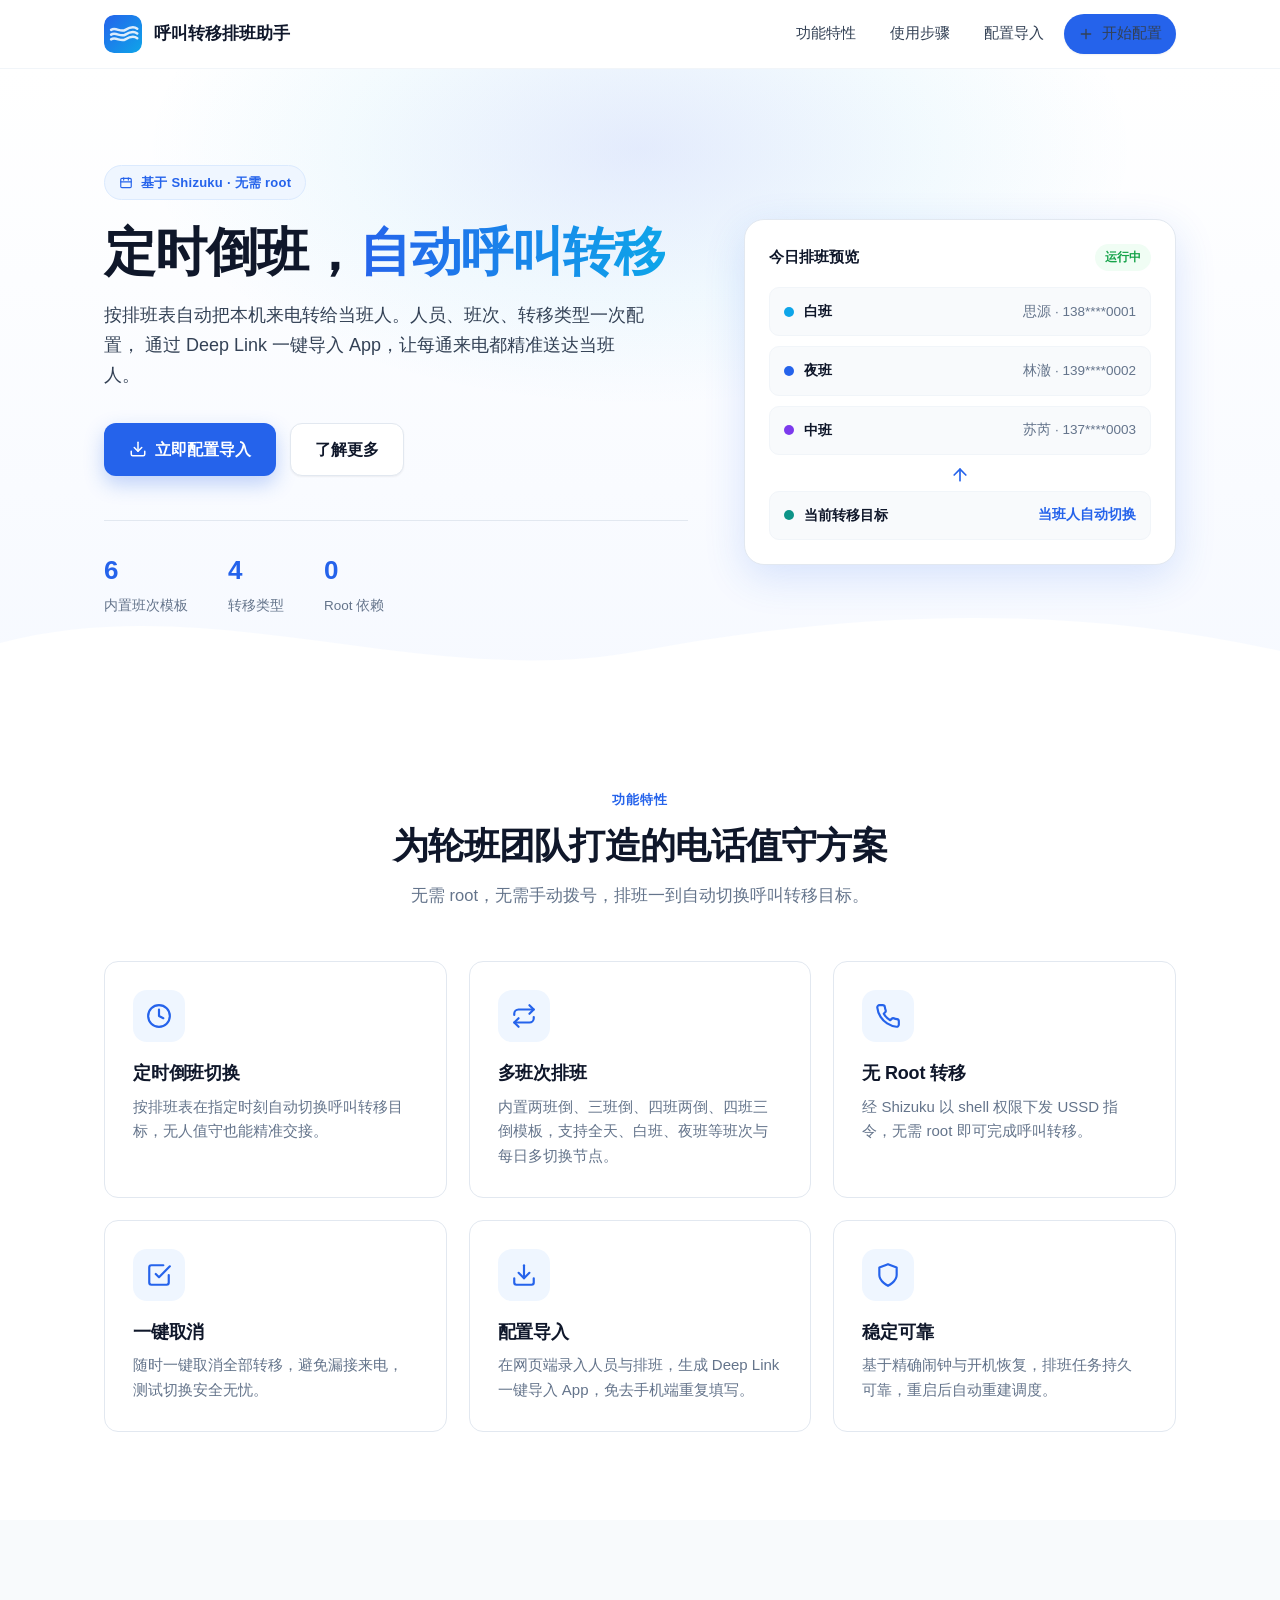
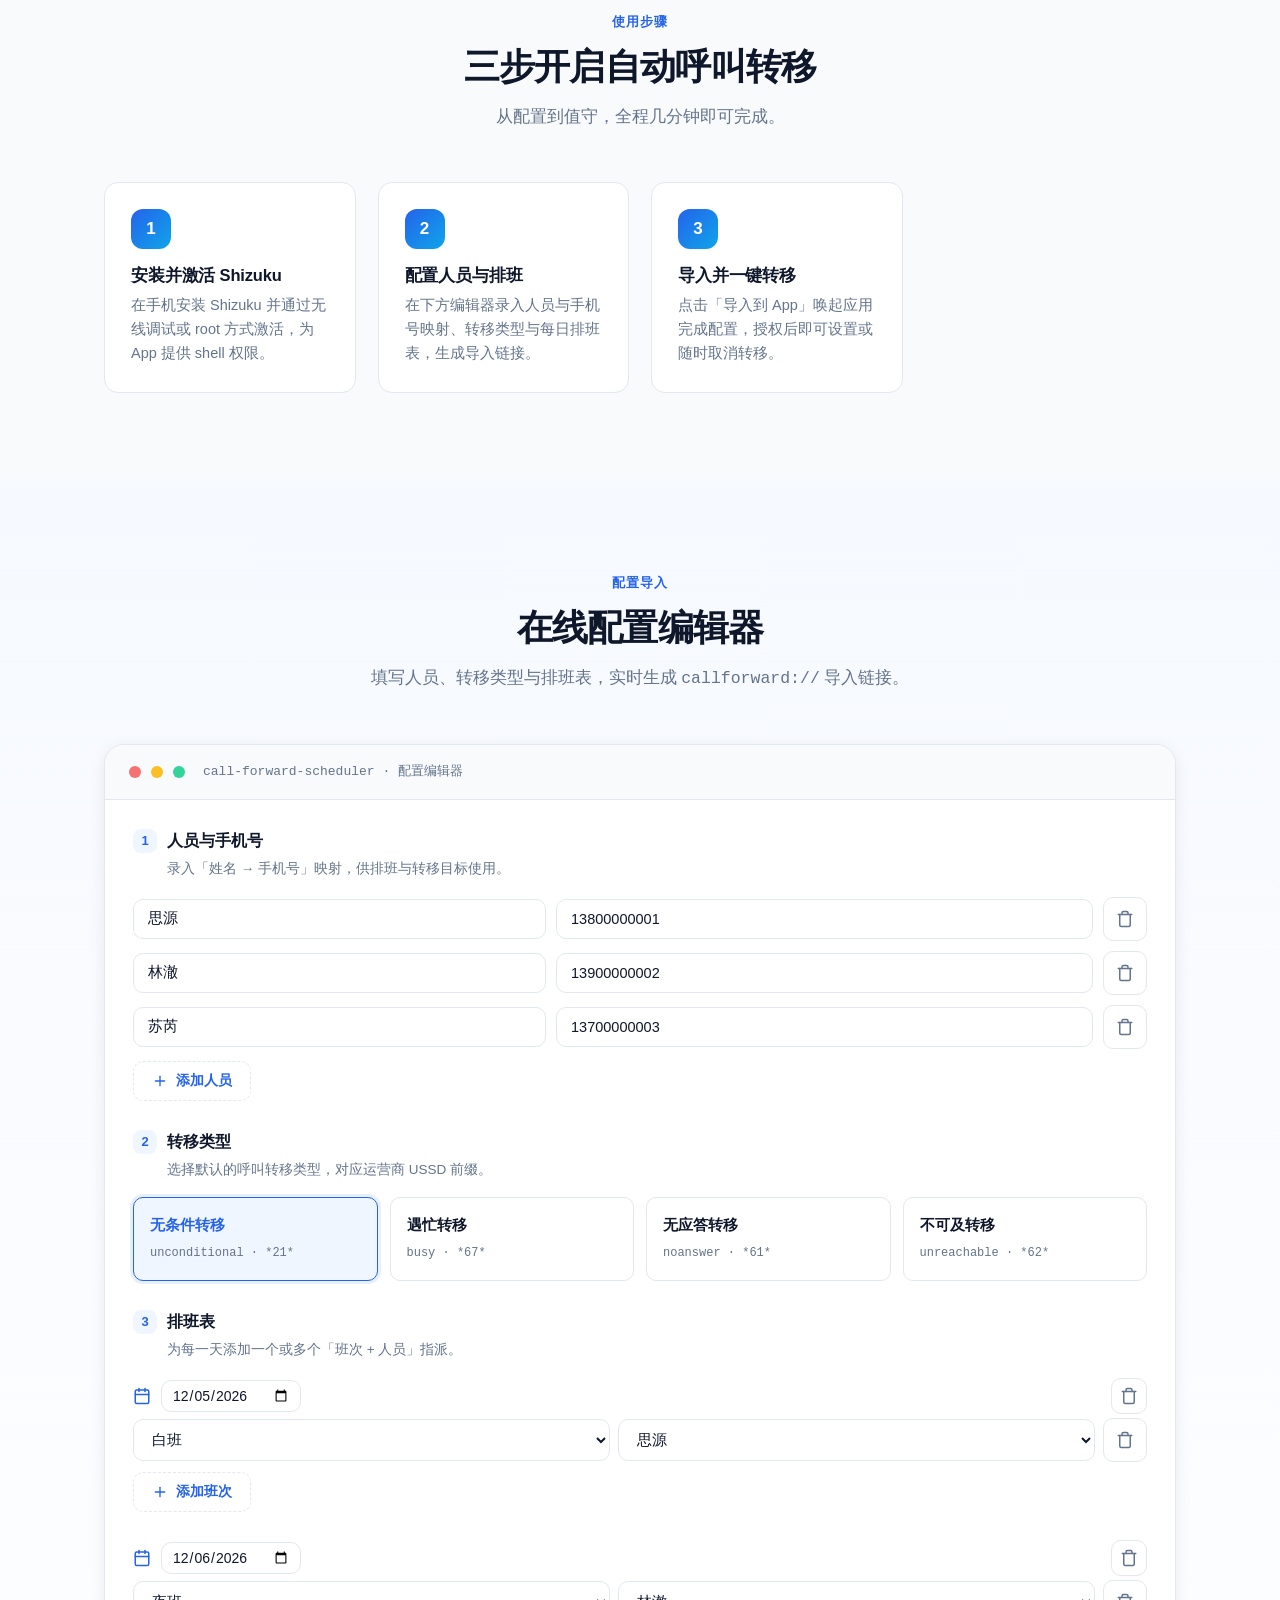
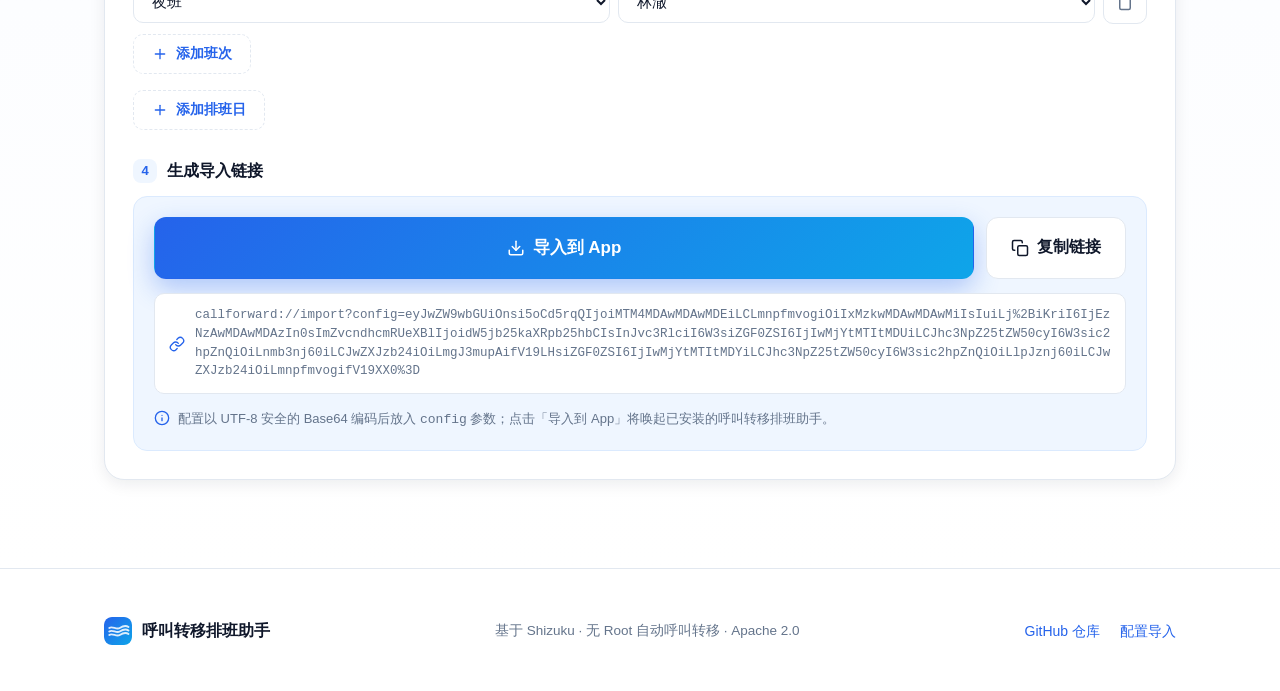
==== pages/index.html @ 07a8633b "feat: 完整排班 UI、Deep Link 导入与静态配置页面 - 新增人员管理/排班管理界面（白色主题，矢量图标） - 新增 callforward://import Deep Link 配置导" ====
<!DOCTYPE html>
<html lang="zh-CN">
<head>
  <meta charset="UTF-8" />
  <meta name="viewport" content="width=device-width, initial-scale=1.0" />
  <title>呼叫转移排班助手 · 定时倒班自动呼叫转移</title>
  <meta name="description" content="基于 Shizuku 的定时倒班自动呼叫转移 Android 应用，无 root 即可按排班表把本机来电转给当班人。支持人员管理、多班次排班与一键配置导入。" />
  <meta name="theme-color" content="#2563EB" />
  <link rel="icon" type="image/svg+xml" href="data:image/svg+xml,%3Csvg xmlns='http://www.w3.org/2000/svg' viewBox='0 0 512 512'%3E%3Cdefs%3E%3ClinearGradient id='b' x1='0' y1='0' x2='1' y2='1'%3E%3Cstop offset='0%25' stop-color='%232563EB'/%3E%3Cstop offset='100%25' stop-color='%230EA5E9'/%3E%3C/linearGradient%3E%3C/defs%3E%3Crect width='512' height='512' rx='116' fill='url(%23b)'/%3E%3Cpath d='M96 200 C 160 160, 224 240, 288 200 S 416 160, 448 184' fill='none' stroke='%23fff' stroke-opacity='.85' stroke-width='34' stroke-linecap='round'/%3E%3Cpath d='M96 264 C 160 224, 224 304, 288 264 S 416 224, 448 248' fill='none' stroke='%23fff' stroke-opacity='.85' stroke-width='34' stroke-linecap='round'/%3E%3Cpath d='M96 328 C 160 288, 224 368, 288 328 S 416 288, 448 312' fill='none' stroke='%23fff' stroke-opacity='.85' stroke-width='34' stroke-linecap='round'/%3E%3C/svg%3E" />
  <link rel="stylesheet" href="assets/css/style.css" />
</head>
<body>

  <!-- 顶部导航 -->
  <header class="nav">
    <div class="container nav-inner">
      <a class="brand" href="#">
        <svg class="brand-logo" viewBox="0 0 512 512" aria-hidden="true">
          <defs>
            <linearGradient id="lg" x1="0" y1="0" x2="1" y2="1">
              <stop offset="0%" stop-color="#2563EB"/>
              <stop offset="100%" stop-color="#0EA5E9"/>
            </linearGradient>
          </defs>
          <rect width="512" height="512" rx="116" fill="url(#lg)"/>
          <path d="M96 200 C 160 160, 224 240, 288 200 S 416 160, 448 184" fill="none" stroke="#fff" stroke-opacity="0.85" stroke-width="34" stroke-linecap="round"/>
          <path d="M96 264 C 160 224, 224 304, 288 264 S 416 224, 448 248" fill="none" stroke="#fff" stroke-opacity="0.85" stroke-width="34" stroke-linecap="round"/>
          <path d="M96 328 C 160 288, 224 368, 288 328 S 416 288, 448 312" fill="none" stroke="#fff" stroke-opacity="0.85" stroke-width="34" stroke-linecap="round"/>
        </svg>
        <span>呼叫转移排班助手</span>
      </a>
      <nav class="nav-links">
        <a href="#features">功能特性</a>
        <a href="#steps">使用步骤</a>
        <a href="#editor">配置导入</a>
        <a class="nav-cta" href="#editor">
          <svg viewBox="0 0 24 24" fill="none" stroke="currentColor" stroke-width="2" stroke-linecap="round" stroke-linejoin="round"><path d="M12 5v14M5 12h14"/></svg>
          开始配置
        </a>
      </nav>
    </div>
  </header>

  <!-- Hero -->
  <section class="hero">
    <div class="container hero-grid">
      <div>
        <span class="eyebrow">
          <svg viewBox="0 0 24 24" fill="none" stroke="currentColor" stroke-width="2" stroke-linecap="round" stroke-linejoin="round"><rect x="3" y="4" width="18" height="16" rx="2"/><path d="M16 3v4M8 3v4M3 10h18"/></svg>
          基于 Shizuku · 无需 root
        </span>
        <h1>定时倒班，<span class="accent">自动呼叫转移</span></h1>
        <p class="hero-sub">
          按排班表自动把本机来电转给当班人。人员、班次、转移类型一次配置，
          通过 Deep Link 一键导入 App，让每通来电都精准送达当班人。
        </p>
        <div class="hero-actions">
          <a class="btn btn-primary" href="#editor">
            <svg viewBox="0 0 24 24" fill="none" stroke="currentColor" stroke-width="2" stroke-linecap="round" stroke-linejoin="round"><path d="M21 15v4a2 2 0 0 1-2 2H5a2 2 0 0 1-2-2v-4"/><polyline points="7 10 12 15 17 10"/><line x1="12" y1="15" x2="12" y2="3"/></svg>
            立即配置导入
          </a>
          <a class="btn btn-ghost" href="#features">
            了解更多
          </a>
        </div>
        <div class="hero-stats">
          <div class="stat"><b>6</b><span>内置班次模板</span></div>
          <div class="stat"><b>4</b><span>转移类型</span></div>
          <div class="stat"><b>0</b><span>Root 依赖</span></div>
        </div>
      </div>

      <div class="hero-card">
        <div class="card-head">
          <span class="title">今日排班预览</span>
          <span class="chip">运行中</span>
        </div>
        <div class="roster-line">
          <span class="shift"><span class="shift-dot day"></span>白班</span>
          <span class="who">思源 · 138****0001</span>
        </div>
        <div class="roster-line">
          <span class="shift"><span class="shift-dot eve"></span>夜班</span>
          <span class="who">林澈 · 139****0002</span>
        </div>
        <div class="roster-line">
          <span class="shift"><span class="shift-dot night"></span>中班</span>
          <span class="who">苏芮 · 137****0003</span>
        </div>
        <div class="flow-arrow">
          <svg viewBox="0 0 24 24" fill="none" stroke="currentColor" stroke-width="2" stroke-linecap="round" stroke-linejoin="round"><line x1="12" y1="19" x2="12" y2="5"/><polyline points="5 12 12 5 19 12"/></svg>
        </div>
        <div class="roster-line" style="margin-bottom:0;">
          <span class="shift"><span class="shift-dot all"></span>当前转移目标</span>
          <span class="who" style="color:#2563eb;font-weight:600;">当班人自动切换</span>
        </div>
      </div>
    </div>

    <svg class="hero-wave" viewBox="0 0 1440 120" preserveAspectRatio="none" aria-hidden="true">
      <path d="M0 64 C 240 8, 480 112, 720 72 S 1200 24, 1440 72 L 1440 120 L 0 120 Z" fill="#ffffff"/>
    </svg>
  </section>

  <!-- 功能特性 -->
  <section class="section" id="features">
    <div class="container">
      <div class="section-head">
        <span class="kicker">功能特性</span>
        <h2>为轮班团队打造的电话值守方案</h2>
        <p>无需 root，无需手动拨号，排班一到自动切换呼叫转移目标。</p>
      </div>
      <div class="features-grid">
        <div class="feature">
          <span class="feature-icon">
            <svg viewBox="0 0 24 24" fill="none" stroke="currentColor" stroke-width="2" stroke-linecap="round" stroke-linejoin="round"><circle cx="12" cy="12" r="10"/><polyline points="12 6 12 12 16 14"/></svg>
          </span>
          <h3>定时倒班切换</h3>
          <p>按排班表在指定时刻自动切换呼叫转移目标，无人值守也能精准交接。</p>
        </div>
        <div class="feature">
          <span class="feature-icon">
            <svg viewBox="0 0 24 24" fill="none" stroke="currentColor" stroke-width="2" stroke-linecap="round" stroke-linejoin="round"><path d="M17 2l4 4-4 4"/><path d="M3 11v-1a4 4 0 0 1 4-4h14"/><path d="M7 22l-4-4 4-4"/><path d="M21 13v1a4 4 0 0 1-4 4H3"/></svg>
          </span>
          <h3>多班次排班</h3>
          <p>内置两班倒、三班倒、四班两倒、四班三倒模板，支持全天、白班、夜班等班次与每日多切换节点。</p>
        </div>
        <div class="feature">
          <span class="feature-icon">
            <svg viewBox="0 0 24 24" fill="none" stroke="currentColor" stroke-width="2" stroke-linecap="round" stroke-linejoin="round"><path d="M22 16.92v3a2 2 0 0 1-2.18 2 19.79 19.79 0 0 1-8.63-3.07 19.5 19.5 0 0 1-6-6 19.79 19.79 0 0 1-3.07-8.67A2 2 0 0 1 4.11 2h3a2 2 0 0 1 2 1.72c.127.96.361 1.903.7 2.81a2 2 0 0 1-.45 2.11L8.09 9.91a16 16 0 0 0 6 6l1.27-1.27a2 2 0 0 1 2.11-.45c.907.339 1.85.573 2.81.7A2 2 0 0 1 22 16.92z"/></svg>
          </span>
          <h3>无 Root 转移</h3>
          <p>经 Shizuku 以 shell 权限下发 USSD 指令，无需 root 即可完成呼叫转移。</p>
        </div>
        <div class="feature">
          <span class="feature-icon">
            <svg viewBox="0 0 24 24" fill="none" stroke="currentColor" stroke-width="2" stroke-linecap="round" stroke-linejoin="round"><polyline points="9 11 12 14 22 4"/><path d="M21 12v7a2 2 0 0 1-2 2H5a2 2 0 0 1-2-2V5a2 2 0 0 1 2-2h11"/></svg>
          </span>
          <h3>一键取消</h3>
          <p>随时一键取消全部转移，避免漏接来电，测试切换安全无忧。</p>
        </div>
        <div class="feature">
          <span class="feature-icon">
            <svg viewBox="0 0 24 24" fill="none" stroke="currentColor" stroke-width="2" stroke-linecap="round" stroke-linejoin="round"><path d="M21 15v4a2 2 0 0 1-2 2H5a2 2 0 0 1-2-2v-4"/><polyline points="7 10 12 15 17 10"/><line x1="12" y1="15" x2="12" y2="3"/></svg>
          </span>
          <h3>配置导入</h3>
          <p>在网页端录入人员与排班，生成 Deep Link 一键导入 App，免去手机端重复填写。</p>
        </div>
        <div class="feature">
          <span class="feature-icon">
            <svg viewBox="0 0 24 24" fill="none" stroke="currentColor" stroke-width="2" stroke-linecap="round" stroke-linejoin="round"><path d="M12 22s8-4 8-10V5l-8-3-8 3v7c0 6 8 10 8 10z"/></svg>
          </span>
          <h3>稳定可靠</h3>
          <p>基于精确闹钟与开机恢复，排班任务持久可靠，重启后自动重建调度。</p>
        </div>
      </div>
    </div>
  </section>

  <!-- 使用步骤 -->
  <section class="section section-alt" id="steps">
    <div class="container">
      <div class="section-head">
        <span class="kicker">使用步骤</span>
        <h2>三步开启自动呼叫转移</h2>
        <p>从配置到值守，全程几分钟即可完成。</p>
      </div>
      <div class="steps">
        <div class="step">
          <span class="step-num">1</span>
          <h3>安装并激活 Shizuku</h3>
          <p>在手机安装 Shizuku 并通过无线调试或 root 方式激活，为 App 提供 shell 权限。</p>
        </div>
        <div class="step">
          <span class="step-num">2</span>
          <h3>配置人员与排班</h3>
          <p>在下方编辑器录入人员与手机号映射、转移类型与每日排班表，生成导入链接。</p>
        </div>
        <div class="step">
          <span class="step-num">3</span>
          <h3>导入并一键转移</h3>
          <p>点击「导入到 App」唤起应用完成配置，授权后即可设置或随时取消转移。</p>
        </div>
      </div>
    </div>
  </section>

  <!-- 配置编辑器 -->
  <section class="section editor-section" id="editor">
    <div class="container">
      <div class="section-head">
        <span class="kicker">配置导入</span>
        <h2>在线配置编辑器</h2>
        <p>填写人员、转移类型与排班表，实时生成 <code>callforward://</code> 导入链接。</p>
      </div>

      <div class="editor-card">
        <div class="editor-toolbar">
          <span class="dot r"></span><span class="dot y"></span><span class="dot g"></span>
          <span class="label">call-forward-scheduler · 配置编辑器</span>
        </div>
        <div class="editor-body">

          <!-- 人员 -->
          <div class="field-block">
            <div class="field-title"><span class="idx">1</span>人员与手机号</div>
            <div class="field-hint">录入「姓名 → 手机号」映射，供排班与转移目标使用。</div>
            <div class="people-list" id="peopleList"></div>
            <button class="add-btn" type="button" id="addPerson" style="margin-top:12px;">
              <svg viewBox="0 0 24 24" fill="none" stroke="currentColor" stroke-width="2" stroke-linecap="round" stroke-linejoin="round"><line x1="12" y1="5" x2="12" y2="19"/><line x1="5" y1="12" x2="19" y2="12"/></svg>
              添加人员
            </button>
          </div>

          <!-- 转移类型 -->
          <div class="field-block">
            <div class="field-title"><span class="idx">2</span>转移类型</div>
            <div class="field-hint">选择默认的呼叫转移类型，对应运营商 USSD 前缀。</div>
            <div class="type-options" id="typeOptions">
              <label class="type-option">
                <input type="radio" name="forwardType" value="unconditional" checked />
                <span class="type-card">
                  <span class="t-name">无条件转移</span>
                  <span class="t-code">unconditional · *21*</span>
                </span>
              </label>
              <label class="type-option">
                <input type="radio" name="forwardType" value="busy" />
                <span class="type-card">
                  <span class="t-name">遇忙转移</span>
                  <span class="t-code">busy · *67*</span>
                </span>
              </label>
              <label class="type-option">
                <input type="radio" name="forwardType" value="noanswer" />
                <span class="type-card">
                  <span class="t-name">无应答转移</span>
                  <span class="t-code">noanswer · *61*</span>
                </span>
              </label>
              <label class="type-option">
                <input type="radio" name="forwardType" value="unreachable" />
                <span class="type-card">
                  <span class="t-name">不可及转移</span>
                  <span class="t-code">unreachable · *62*</span>
                </span>
              </label>
            </div>
          </div>

          <!-- 排班表 -->
          <div class="field-block">
            <div class="field-title"><span class="idx">3</span>排班表</div>
            <div class="field-hint">为每一天添加一个或多个「班次 + 人员」指派。</div>
            <div class="roster-list" id="rosterList"></div>
            <button class="add-btn" type="button" id="addDay" style="margin-top:16px;">
              <svg viewBox="0 0 24 24" fill="none" stroke="currentColor" stroke-width="2" stroke-linecap="round" stroke-linejoin="round"><line x1="12" y1="5" x2="12" y2="19"/><line x1="5" y1="12" x2="19" y2="12"/></svg>
              添加排班日
            </button>
          </div>

          <!-- 生成 -->
          <div class="field-block" style="margin-bottom:0;">
            <div class="field-title"><span class="idx">4</span>生成导入链接</div>
            <div class="generate-area">
              <div class="generate-row">
                <a class="btn btn-import" id="importLink" href="#">
                  <svg viewBox="0 0 24 24" fill="none" stroke="currentColor" stroke-width="2" stroke-linecap="round" stroke-linejoin="round"><path d="M21 15v4a2 2 0 0 1-2 2H5a2 2 0 0 1-2-2v-4"/><polyline points="7 10 12 15 17 10"/><line x1="12" y1="15" x2="12" y2="3"/></svg>
                  导入到 App
                </a>
                <button class="btn btn-copy" type="button" id="copyLink">
                  <svg viewBox="0 0 24 24" fill="none" stroke="currentColor" stroke-width="2" stroke-linecap="round" stroke-linejoin="round"><rect x="9" y="9" width="13" height="13" rx="2"/><path d="M5 15H4a2 2 0 0 1-2-2V4a2 2 0 0 1 2-2h9a2 2 0 0 1 2 2v1"/></svg>
                  复制链接
                </button>
              </div>
              <div class="link-preview" id="linkPreview">
                <svg viewBox="0 0 24 24" fill="none" stroke="currentColor" stroke-width="2" stroke-linecap="round" stroke-linejoin="round"><path d="M10 13a5 5 0 0 0 7.54.54l3-3a5 5 0 0 0-7.07-7.07l-1.72 1.71"/><path d="M14 11a5 5 0 0 0-7.54-.54l-3 3a5 5 0 0 0 7.07 7.07l1.71-1.71"/></svg>
                <span id="linkText">填写上方配置后，链接将在此显示。</span>
              </div>
              <div class="gen-note">
                <svg viewBox="0 0 24 24" fill="none" stroke="currentColor" stroke-width="2" stroke-linecap="round" stroke-linejoin="round"><circle cx="12" cy="12" r="10"/><line x1="12" y1="16" x2="12" y2="12"/><line x1="12" y1="8" x2="12.01" y2="8"/></svg>
                <span>配置以 UTF-8 安全的 Base64 编码后放入 <code>config</code> 参数；点击「导入到 App」将唤起已安装的呼叫转移排班助手。</span>
              </div>
            </div>
          </div>

        </div>
      </div>
    </div>
  </section>

  <!-- 页脚 -->
  <footer class="footer">
    <div class="container footer-inner">
      <div class="footer-brand">
        <svg class="brand-logo" viewBox="0 0 512 512" aria-hidden="true">
          <defs>
            <linearGradient id="lgf" x1="0" y1="0" x2="1" y2="1">
              <stop offset="0%" stop-color="#2563EB"/>
              <stop offset="100%" stop-color="#0EA5E9"/>
            </linearGradient>
          </defs>
          <rect width="512" height="512" rx="116" fill="url(#lgf)"/>
          <path d="M96 200 C 160 160, 224 240, 288 200 S 416 160, 448 184" fill="none" stroke="#fff" stroke-opacity="0.85" stroke-width="34" stroke-linecap="round"/>
          <path d="M96 264 C 160 224, 224 304, 288 264 S 416 224, 448 248" fill="none" stroke="#fff" stroke-opacity="0.85" stroke-width="34" stroke-linecap="round"/>
          <path d="M96 328 C 160 288, 224 368, 288 328 S 416 288, 448 312" fill="none" stroke="#fff" stroke-opacity="0.85" stroke-width="34" stroke-linecap="round"/>
        </svg>
        <span>呼叫转移排班助手</span>
      </div>
      <div class="footer-meta">
        基于 Shizuku · 无 Root 自动呼叫转移 · Apache 2.0
      </div>
      <div class="footer-links">
        <a href="https://github.com/AutoPhone-Org/call-forward-scheduler" rel="noopener">GitHub 仓库</a>
        <a href="#editor">配置导入</a>
      </div>
    </div>
  </footer>

  <div class="toast" id="toast" role="status"></div>

  <script src="assets/js/editor.js"></script>
</body>
</html>
---- pages/assets/css/style.css ----
/* ==========================================================================
   呼叫转移排班助手 · 产品官网样式
   白色背景主题，主色 #2563EB，呼应 logo 蓝色波浪
   ========================================================================== */

:root {
  --brand: #2563eb;
  --brand-strong: #1d4ed8;
  --brand-soft: #eff6ff;
  --brand-tint: #dbeafe;
  --accent: #0ea5e9;
  --ink: #0f172a;
  --ink-2: #334155;
  --muted: #64748b;
  --line: #e2e8f0;
  --line-soft: #f1f5f9;
  --bg: #ffffff;
  --bg-alt: #f8fafc;
  --ok: #16a34a;
  --ok-soft: #f0fdf4;
  --danger: #dc2626;
  --danger-soft: #fef2f2;
  --shadow-sm: 0 1px 2px rgba(15, 23, 42, 0.06);
  --shadow-md: 0 4px 16px rgba(15, 23, 42, 0.08);
  --shadow-lg: 0 12px 40px rgba(37, 99, 235, 0.16);
  --radius: 14px;
  --radius-sm: 10px;
  --maxw: 1120px;
  --font: "Inter", "PingFang SC", "Microsoft YaHei", -apple-system,
    BlinkMacSystemFont, "Segoe UI", Roboto, "Helvetica Neue", Arial, sans-serif;
  --mono: "SFMono-Regular", "JetBrains Mono", Consolas, "Liberation Mono",
    Menlo, monospace;
}

* {
  box-sizing: border-box;
}

html {
  scroll-behavior: smooth;
  scroll-padding-top: 84px;
}

body {
  margin: 0;
  font-family: var(--font);
  color: var(--ink);
  background: var(--bg);
  line-height: 1.65;
  -webkit-font-smoothing: antialiased;
  text-rendering: optimizeLegibility;
}

a {
  color: var(--brand);
  text-decoration: none;
}

a:hover {
  color: var(--brand-strong);
}

h1,
h2,
h3,
h4 {
  line-height: 1.25;
  margin: 0;
  font-weight: 700;
  letter-spacing: -0.01em;
}

p {
  margin: 0;
}

.container {
  width: 100%;
  max-width: var(--maxw);
  margin: 0 auto;
  padding: 0 24px;
}

/* ---------- 顶部导航 ---------- */
.nav {
  position: sticky;
  top: 0;
  z-index: 50;
  background: rgba(255, 255, 255, 0.86);
  backdrop-filter: saturate(180%) blur(12px);
  border-bottom: 1px solid var(--line-soft);
}

.nav-inner {
  height: 68px;
  display: flex;
  align-items: center;
  justify-content: space-between;
  gap: 16px;
}

.brand {
  display: flex;
  align-items: center;
  gap: 12px;
  color: var(--ink);
  font-weight: 700;
  font-size: 17px;
}

.brand:hover {
  color: var(--ink);
}

.brand-logo {
  width: 38px;
  height: 38px;
  border-radius: 10px;
  flex-shrink: 0;
}

.nav-links {
  display: flex;
  align-items: center;
  gap: 6px;
}

.nav-links a {
  padding: 8px 14px;
  border-radius: 999px;
  color: var(--ink-2);
  font-weight: 500;
  font-size: 14.5px;
}

.nav-links a:hover {
  background: var(--brand-soft);
  color: var(--brand);
}

.nav-cta {
  display: inline-flex;
  align-items: center;
  gap: 8px;
  padding: 9px 18px;
  background: var(--brand);
  color: #fff;
  border-radius: 999px;
  font-weight: 600;
  font-size: 14.5px;
  box-shadow: var(--shadow-sm);
  transition: background 0.15s ease, transform 0.15s ease;
}

.nav-cta:hover {
  background: var(--brand-strong);
  color: #fff;
  transform: translateY(-1px);
}

.nav-cta svg {
  width: 16px;
  height: 16px;
}

/* ---------- Hero ---------- */
.hero {
  position: relative;
  overflow: hidden;
  padding: 96px 0 80px;
  background: linear-gradient(180deg, #ffffff 0%, #f6f9ff 100%);
}

.hero::before {
  content: "";
  position: absolute;
  top: -180px;
  left: 50%;
  transform: translateX(-50%);
  width: 1000px;
  height: 520px;
  background: radial-gradient(
    ellipse at center,
    rgba(37, 99, 235, 0.12) 0%,
    rgba(14, 165, 233, 0.05) 40%,
    transparent 70%
  );
  pointer-events: none;
}

.hero-wave {
  position: absolute;
  left: 0;
  right: 0;
  bottom: -1px;
  width: 100%;
  height: 120px;
  pointer-events: none;
}

.hero-grid {
  position: relative;
  display: grid;
  grid-template-columns: 1.15fr 0.85fr;
  gap: 56px;
  align-items: center;
}

.eyebrow {
  display: inline-flex;
  align-items: center;
  gap: 8px;
  padding: 6px 14px;
  background: var(--brand-soft);
  color: var(--brand);
  border: 1px solid var(--brand-tint);
  border-radius: 999px;
  font-size: 13px;
  font-weight: 600;
  letter-spacing: 0.02em;
}

.eyebrow svg {
  width: 14px;
  height: 14px;
}

.hero h1 {
  font-size: clamp(32px, 5vw, 52px);
  font-weight: 800;
  margin: 20px 0 16px;
  letter-spacing: -0.02em;
}

.hero h1 .accent {
  background: linear-gradient(90deg, var(--brand), var(--accent));
  -webkit-background-clip: text;
  background-clip: text;
  -webkit-text-fill-color: transparent;
}

.hero-sub {
  font-size: 18px;
  color: var(--ink-2);
  max-width: 540px;
}

.hero-actions {
  display: flex;
  flex-wrap: wrap;
  gap: 14px;
  margin-top: 32px;
}

.btn {
  display: inline-flex;
  align-items: center;
  justify-content: center;
  gap: 8px;
  padding: 13px 24px;
  border-radius: 12px;
  font-weight: 600;
  font-size: 15.5px;
  border: 1px solid transparent;
  cursor: pointer;
  transition: background 0.15s ease, transform 0.15s ease, box-shadow 0.15s ease,
    border-color 0.15s ease;
  white-space: nowrap;
}

.btn svg {
  width: 18px;
  height: 18px;
}

.btn-primary {
  background: var(--brand);
  color: #fff;
  box-shadow: 0 8px 20px rgba(37, 99, 235, 0.28);
}

.btn-primary:hover {
  background: var(--brand-strong);
  transform: translateY(-1px);
  box-shadow: 0 12px 28px rgba(37, 99, 235, 0.32);
}

.btn-ghost {
  background: #fff;
  color: var(--ink);
  border-color: var(--line);
  box-shadow: var(--shadow-sm);
}

.btn-ghost:hover {
  border-color: var(--brand-tint);
  background: var(--brand-soft);
  color: var(--brand);
}

.btn:disabled {
  opacity: 0.5;
  cursor: not-allowed;
  transform: none;
  box-shadow: none;
}

.hero-stats {
  display: flex;
  gap: 40px;
  margin-top: 44px;
  padding-top: 28px;
  border-top: 1px solid var(--line);
}

.stat b {
  display: block;
  font-size: 26px;
  font-weight: 800;
  color: var(--brand);
  letter-spacing: -0.02em;
}

.stat span {
  font-size: 13.5px;
  color: var(--muted);
}

/* 右侧演示卡片 */
.hero-card {
  position: relative;
  background: #fff;
  border: 1px solid var(--line);
  border-radius: 20px;
  box-shadow: var(--shadow-lg);
  padding: 24px;
}

.hero-card .card-head {
  display: flex;
  align-items: center;
  justify-content: space-between;
  margin-bottom: 16px;
}

.hero-card .card-head .title {
  font-weight: 700;
  font-size: 15px;
}

.hero-card .chip {
  font-size: 12px;
  padding: 4px 10px;
  border-radius: 999px;
  background: var(--ok-soft);
  color: var(--ok);
  font-weight: 600;
}

.roster-line {
  display: flex;
  align-items: center;
  justify-content: space-between;
  padding: 12px 14px;
  border-radius: 10px;
  border: 1px solid var(--line-soft);
  background: var(--bg-alt);
  margin-bottom: 10px;
}

.roster-line .shift {
  display: flex;
  align-items: center;
  gap: 10px;
  font-weight: 600;
  font-size: 14px;
}

.shift-dot {
  width: 10px;
  height: 10px;
  border-radius: 50%;
  flex-shrink: 0;
}

.shift-dot.day {
  background: var(--accent);
}
.shift-dot.eve {
  background: var(--brand);
}
.shift-dot.night {
  background: #7c3aed;
}
.shift-dot.all {
  background: #0d9488;
}

.roster-line .who {
  color: var(--muted);
  font-size: 13.5px;
}

.flow-arrow {
  display: flex;
  align-items: center;
  justify-content: center;
  color: var(--brand);
  margin: 6px 0;
}

.flow-arrow svg {
  width: 20px;
  height: 20px;
}

/* ---------- 通用区块 ---------- */
.section {
  padding: 88px 0;
}

.section-alt {
  background: var(--bg-alt);
}

.section-head {
  max-width: 640px;
  margin: 0 auto 52px;
  text-align: center;
}

.section-head h2 {
  font-size: clamp(26px, 3.5vw, 36px);
  font-weight: 800;
  letter-spacing: -0.02em;
}

.section-head p {
  margin-top: 14px;
  color: var(--muted);
  font-size: 16.5px;
}

.kicker {
  display: inline-block;
  font-size: 13px;
  font-weight: 700;
  letter-spacing: 0.08em;
  text-transform: uppercase;
  color: var(--brand);
  margin-bottom: 12px;
}

/* ---------- 功能特性 ---------- */
.features-grid {
  display: grid;
  grid-template-columns: repeat(3, 1fr);
  gap: 22px;
}

.feature {
  background: #fff;
  border: 1px solid var(--line);
  border-radius: var(--radius);
  padding: 28px;
  transition: transform 0.18s ease, box-shadow 0.18s ease, border-color 0.18s ease;
}

.feature:hover {
  transform: translateY(-4px);
  box-shadow: var(--shadow-md);
  border-color: var(--brand-tint);
}

.feature-icon {
  display: inline-flex;
  align-items: center;
  justify-content: center;
  width: 52px;
  height: 52px;
  border-radius: 14px;
  background: var(--brand-soft);
  color: var(--brand);
  margin-bottom: 20px;
}

.feature-icon svg {
  width: 26px;
  height: 26px;
}

.feature h3 {
  font-size: 18px;
  margin-bottom: 10px;
}

.feature p {
  color: var(--muted);
  font-size: 15px;
}

/* ---------- 使用步骤 ---------- */
.steps {
  display: grid;
  grid-template-columns: repeat(4, 1fr);
  gap: 22px;
  counter-reset: step;
}

.step {
  position: relative;
  padding: 26px;
  border: 1px solid var(--line);
  border-radius: var(--radius);
  background: #fff;
}

.step-num {
  display: inline-flex;
  align-items: center;
  justify-content: center;
  width: 40px;
  height: 40px;
  border-radius: 12px;
  background: linear-gradient(135deg, var(--brand), var(--accent));
  color: #fff;
  font-weight: 800;
  font-size: 17px;
  margin-bottom: 16px;
}

.step h3 {
  font-size: 16.5px;
  margin-bottom: 8px;
}

.step p {
  color: var(--muted);
  font-size: 14.5px;
}

/* ---------- 配置编辑器 ---------- */
.editor-section {
  background: linear-gradient(180deg, #f6f9ff 0%, #ffffff 100%);
}

.editor-card {
  background: #fff;
  border: 1px solid var(--line);
  border-radius: 20px;
  box-shadow: var(--shadow-md);
  overflow: hidden;
}

.editor-toolbar {
  display: flex;
  align-items: center;
  gap: 10px;
  padding: 16px 24px;
  border-bottom: 1px solid var(--line);
  background: var(--bg-alt);
}

.editor-toolbar .dot {
  width: 12px;
  height: 12px;
  border-radius: 50%;
}

.editor-toolbar .dot.r {
  background: #f87171;
}
.editor-toolbar .dot.y {
  background: #fbbf24;
}
.editor-toolbar .dot.g {
  background: #34d399;
}

.editor-toolbar .label {
  font-size: 13px;
  color: var(--muted);
  margin-left: 8px;
  font-family: var(--mono);
}

.editor-body {
  padding: 28px;
}

.field-block {
  margin-bottom: 28px;
}

.field-block:last-child {
  margin-bottom: 0;
}

.field-title {
  display: flex;
  align-items: center;
  gap: 10px;
  font-size: 16px;
  font-weight: 700;
  margin-bottom: 4px;
}

.field-title .idx {
  display: inline-flex;
  align-items: center;
  justify-content: center;
  width: 24px;
  height: 24px;
  border-radius: 8px;
  background: var(--brand-soft);
  color: var(--brand);
  font-size: 13px;
  font-weight: 800;
}

.field-hint {
  color: var(--muted);
  font-size: 13.5px;
  margin-bottom: 16px;
  margin-left: 34px;
}

/* 人员列表 */
.people-list {
  display: flex;
  flex-direction: column;
  gap: 10px;
}

.person-row {
  display: grid;
  grid-template-columns: 1fr 1.3fr 44px;
  gap: 10px;
  align-items: center;
}

.input,
.select {
  width: 100%;
  padding: 11px 14px;
  border: 1px solid var(--line);
  border-radius: var(--radius-sm);
  font-size: 14.5px;
  font-family: var(--font);
  color: var(--ink);
  background: #fff;
  transition: border-color 0.15s ease, box-shadow 0.15s ease;
  outline: none;
}

.input:focus,
.select:focus {
  border-color: var(--brand);
  box-shadow: 0 0 0 3px rgba(37, 99, 235, 0.12);
}

.input::placeholder {
  color: #94a3b8;
}

.icon-btn {
  display: inline-flex;
  align-items: center;
  justify-content: center;
  width: 44px;
  height: 44px;
  border-radius: var(--radius-sm);
  border: 1px solid var(--line);
  background: #fff;
  color: var(--muted);
  cursor: pointer;
  transition: all 0.15s ease;
}

.icon-btn svg {
  width: 18px;
  height: 18px;
}

.icon-btn:hover {
  border-color: #fca5a5;
  color: var(--danger);
  background: var(--danger-soft);
}

.icon-btn.add:hover {
  border-color: var(--brand-tint);
  color: var(--brand);
  background: var(--brand-soft);
}

.add-btn {
  display: inline-flex;
  align-items: center;
  gap: 8px;
  padding: 10px 18px;
  border-radius: var(--radius-sm);
  border: 1px dashed var(--line);
  background: transparent;
  color: var(--brand);
  font-weight: 600;
  font-size: 14px;
  cursor: pointer;
  transition: all 0.15s ease;
}

.add-btn:hover {
  border-color: var(--brand);
  background: var(--brand-soft);
}

.add-btn svg {
  width: 16px;
  height: 16px;
}

/* 转移类型 */
.type-options {
  display: grid;
  grid-template-columns: repeat(4, 1fr);
  gap: 12px;
}

.type-option {
  position: relative;
}

.type-option input {
  position: absolute;
  opacity: 0;
  width: 100%;
  height: 100%;
  cursor: pointer;
  margin: 0;
}

.type-option .type-card {
  display: flex;
  flex-direction: column;
  align-items: flex-start;
  gap: 6px;
  padding: 16px;
  border: 1.5px solid var(--line);
  border-radius: var(--radius-sm);
  background: #fff;
  transition: all 0.15s ease;
}

.type-option .type-card .t-name {
  font-weight: 700;
  font-size: 14.5px;
}

.type-option .type-card .t-code {
  font-family: var(--mono);
  font-size: 12px;
  color: var(--muted);
}

.type-option input:checked + .type-card {
  border-color: var(--brand);
  background: var(--brand-soft);
  box-shadow: 0 0 0 3px rgba(37, 99, 235, 0.1);
}

.type-option input:checked + .type-card .t-name {
  color: var(--brand);
}

/* 排班表 */
.roster-table-wrap {
  border: 1px solid var(--line);
  border-radius: var(--radius-sm);
  overflow: hidden;
}

.roster-table {
  width: 100%;
  border-collapse: collapse;
  font-size: 14px;
}

.roster-table th,
.roster-table td {
  text-align: left;
  padding: 12px 14px;
  border-bottom: 1px solid var(--line-soft);
}

.roster-table thead th {
  background: var(--bg-alt);
  font-size: 12.5px;
  font-weight: 700;
  color: var(--muted);
  text-transform: uppercase;
  letter-spacing: 0.04em;
}

.roster-table tbody tr:last-child td {
  border-bottom: none;
}

.roster-table td .input,
.roster-table td .select {
  padding: 8px 10px;
  font-size: 13.5px;
}

.assignments-list {
  display: flex;
  flex-direction: column;
  gap: 8px;
}

.assignment-row {
  display: grid;
  grid-template-columns: 1fr 1fr 44px;
  gap: 8px;
  align-items: center;
}

.roster-actions {
  display: flex;
  gap: 12px;
  margin-top: 16px;
}

/* 预览与生成 */
.generate-area {
  display: flex;
  flex-direction: column;
  gap: 14px;
  margin-top: 12px;
  padding: 20px;
  border-radius: var(--radius);
  background: var(--brand-soft);
  border: 1px solid var(--brand-tint);
}

.generate-row {
  display: flex;
  gap: 12px;
  align-items: stretch;
}

.btn-import {
  flex: 1;
  padding: 16px 24px;
  background: linear-gradient(135deg, var(--brand), var(--accent));
  color: #fff;
  font-size: 17px;
  font-weight: 700;
  box-shadow: 0 10px 26px rgba(37, 99, 235, 0.32);
}

.btn-import:hover {
  transform: translateY(-1px);
  box-shadow: 0 14px 32px rgba(37, 99, 235, 0.38);
}

.btn-copy {
  background: #fff;
  color: var(--ink);
  border-color: var(--line);
}

.btn-copy:hover {
  border-color: var(--brand);
  color: var(--brand);
}

.link-preview {
  display: flex;
  align-items: center;
  gap: 10px;
  padding: 12px 14px;
  background: #fff;
  border: 1px solid var(--line);
  border-radius: var(--radius-sm);
  font-family: var(--mono);
  font-size: 12.5px;
  color: var(--muted);
  word-break: break-all;
  line-height: 1.5;
}

.link-preview svg {
  width: 16px;
  height: 16px;
  flex-shrink: 0;
  color: var(--brand);
}

.gen-note {
  font-size: 13px;
  color: var(--muted);
  display: flex;
  align-items: flex-start;
  gap: 8px;
}

.gen-note svg {
  width: 16px;
  height: 16px;
  flex-shrink: 0;
  margin-top: 2px;
  color: var(--brand);
}

/* toast */
.toast {
  position: fixed;
  left: 50%;
  bottom: 32px;
  transform: translateX(-50%) translateY(20px);
  background: var(--ink);
  color: #fff;
  padding: 12px 22px;
  border-radius: 999px;
  font-size: 14px;
  font-weight: 500;
  box-shadow: var(--shadow-lg);
  opacity: 0;
  pointer-events: none;
  transition: opacity 0.2s ease, transform 0.2s ease;
  z-index: 100;
}

.toast.show {
  opacity: 1;
  transform: translateX(-50%) translateY(0);
}

/* ---------- 页脚 ---------- */
.footer {
  border-top: 1px solid var(--line);
  padding: 48px 0;
  background: #fff;
}

.footer-inner {
  display: flex;
  align-items: center;
  justify-content: space-between;
  gap: 24px;
  flex-wrap: wrap;
}

.footer-brand {
  display: flex;
  align-items: center;
  gap: 10px;
  font-weight: 700;
}

.footer-brand .brand-logo {
  width: 28px;
  height: 28px;
  border-radius: 8px;
}

.footer-meta {
  color: var(--muted);
  font-size: 13.5px;
}

.footer-links {
  display: flex;
  gap: 20px;
  font-size: 14px;
}

/* ---------- 响应式 ---------- */
@media (max-width: 900px) {
  .hero-grid {
    grid-template-columns: 1fr;
    gap: 40px;
  }

  .features-grid,
  .steps {
    grid-template-columns: repeat(2, 1fr);
  }

  .type-options {
    grid-template-columns: repeat(2, 1fr);
  }

  .hero-card {
    max-width: 460px;
  }
}

@media (max-width: 620px) {
  .nav-links a:not(.nav-cta) {
    display: none;
  }

  .features-grid,
  .steps {
    grid-template-columns: 1fr;
  }

  .hero-stats {
    gap: 24px;
    flex-wrap: wrap;
  }

  .type-options {
    grid-template-columns: 1fr 1fr;
  }

  .person-row,
  .assignment-row {
    grid-template-columns: 1fr 44px;
  }

  .person-row .input:last-of-type,
  .assignment-row .input:last-of-type {
    grid-column: 1 / 2;
  }

  .person-row .icon-btn,
  .assignment-row .icon-btn {
    grid-column: 2 / 3;
    grid-row: 1 / 2;
  }

  .roster-table thead {
    display: none;
  }

  .roster-table,
  .roster-table tbody,
  .roster-table tr,
  .roster-table td {
    display: block;
    width: 100%;
  }

  .roster-table td {
    border-bottom: 1px solid var(--line-soft);
  }

  .generate-row {
    flex-direction: column;
  }

  .editor-body {
    padding: 20px;
  }
}
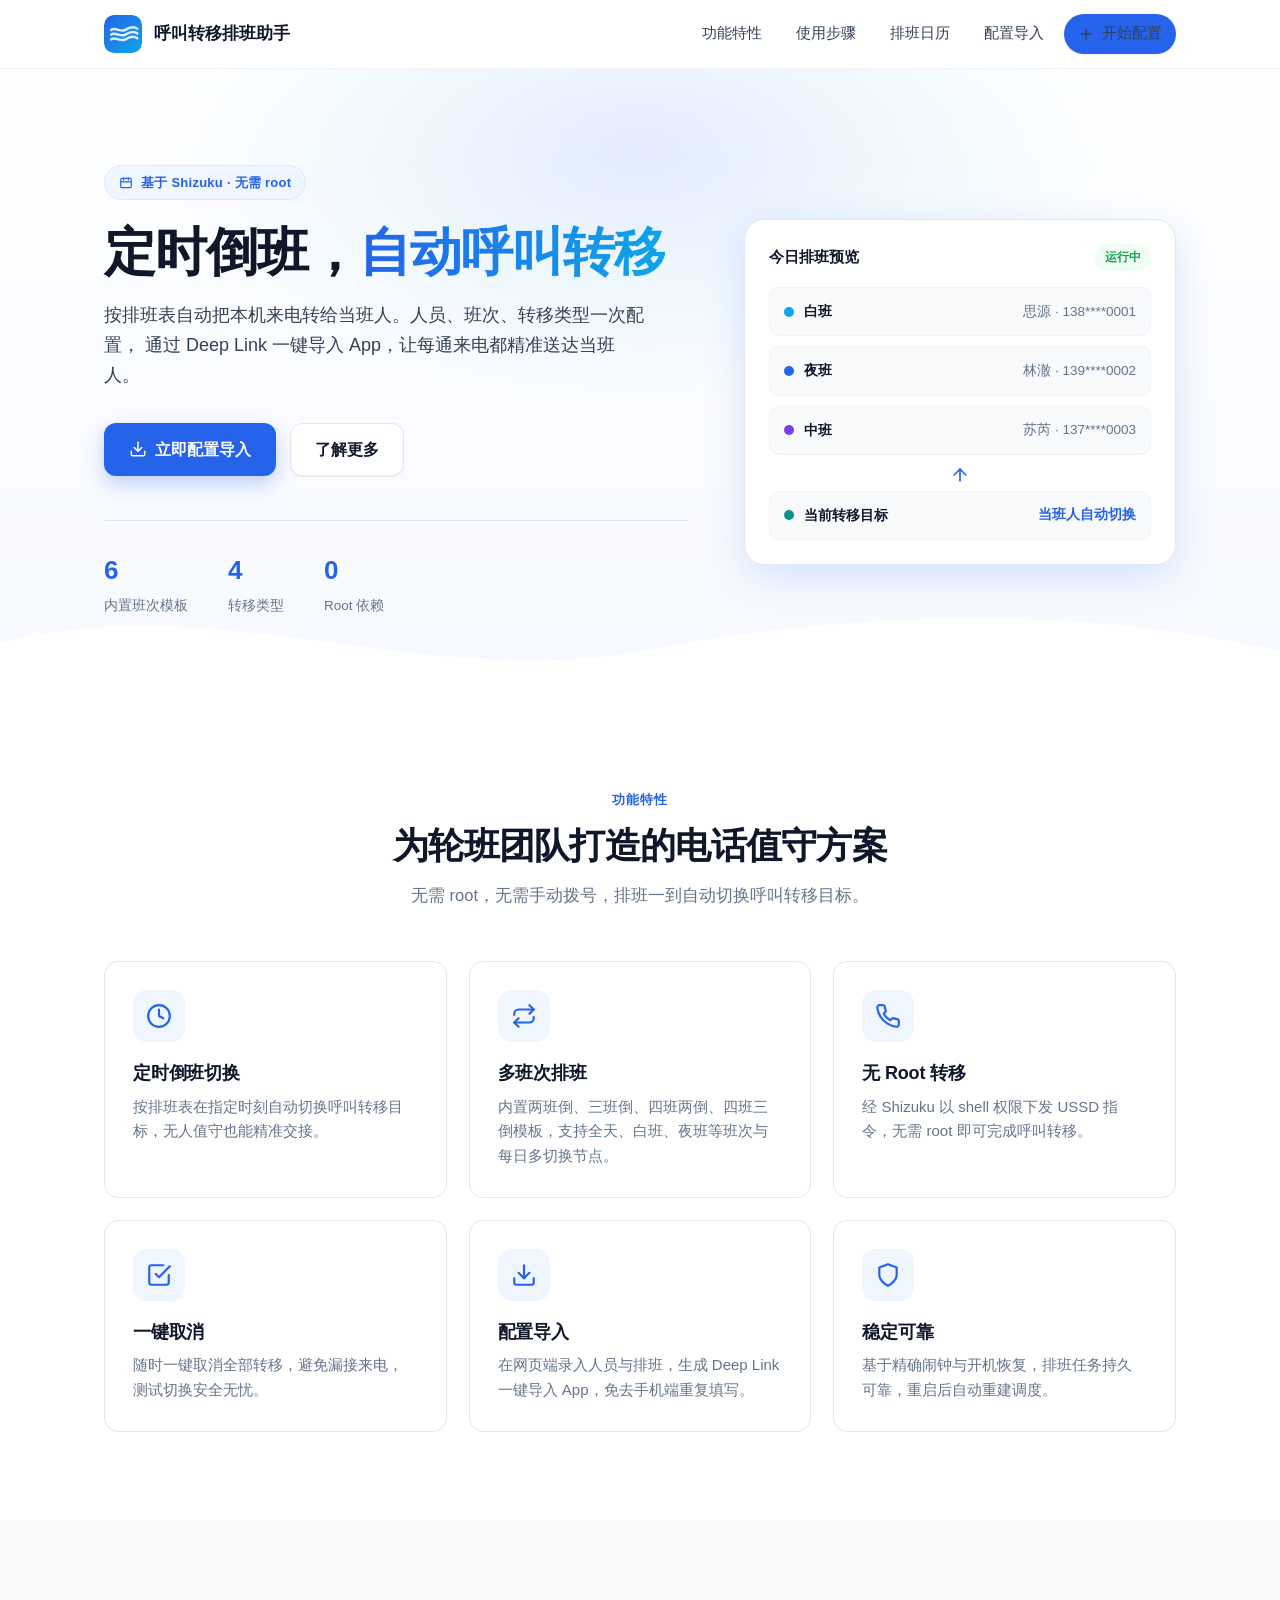
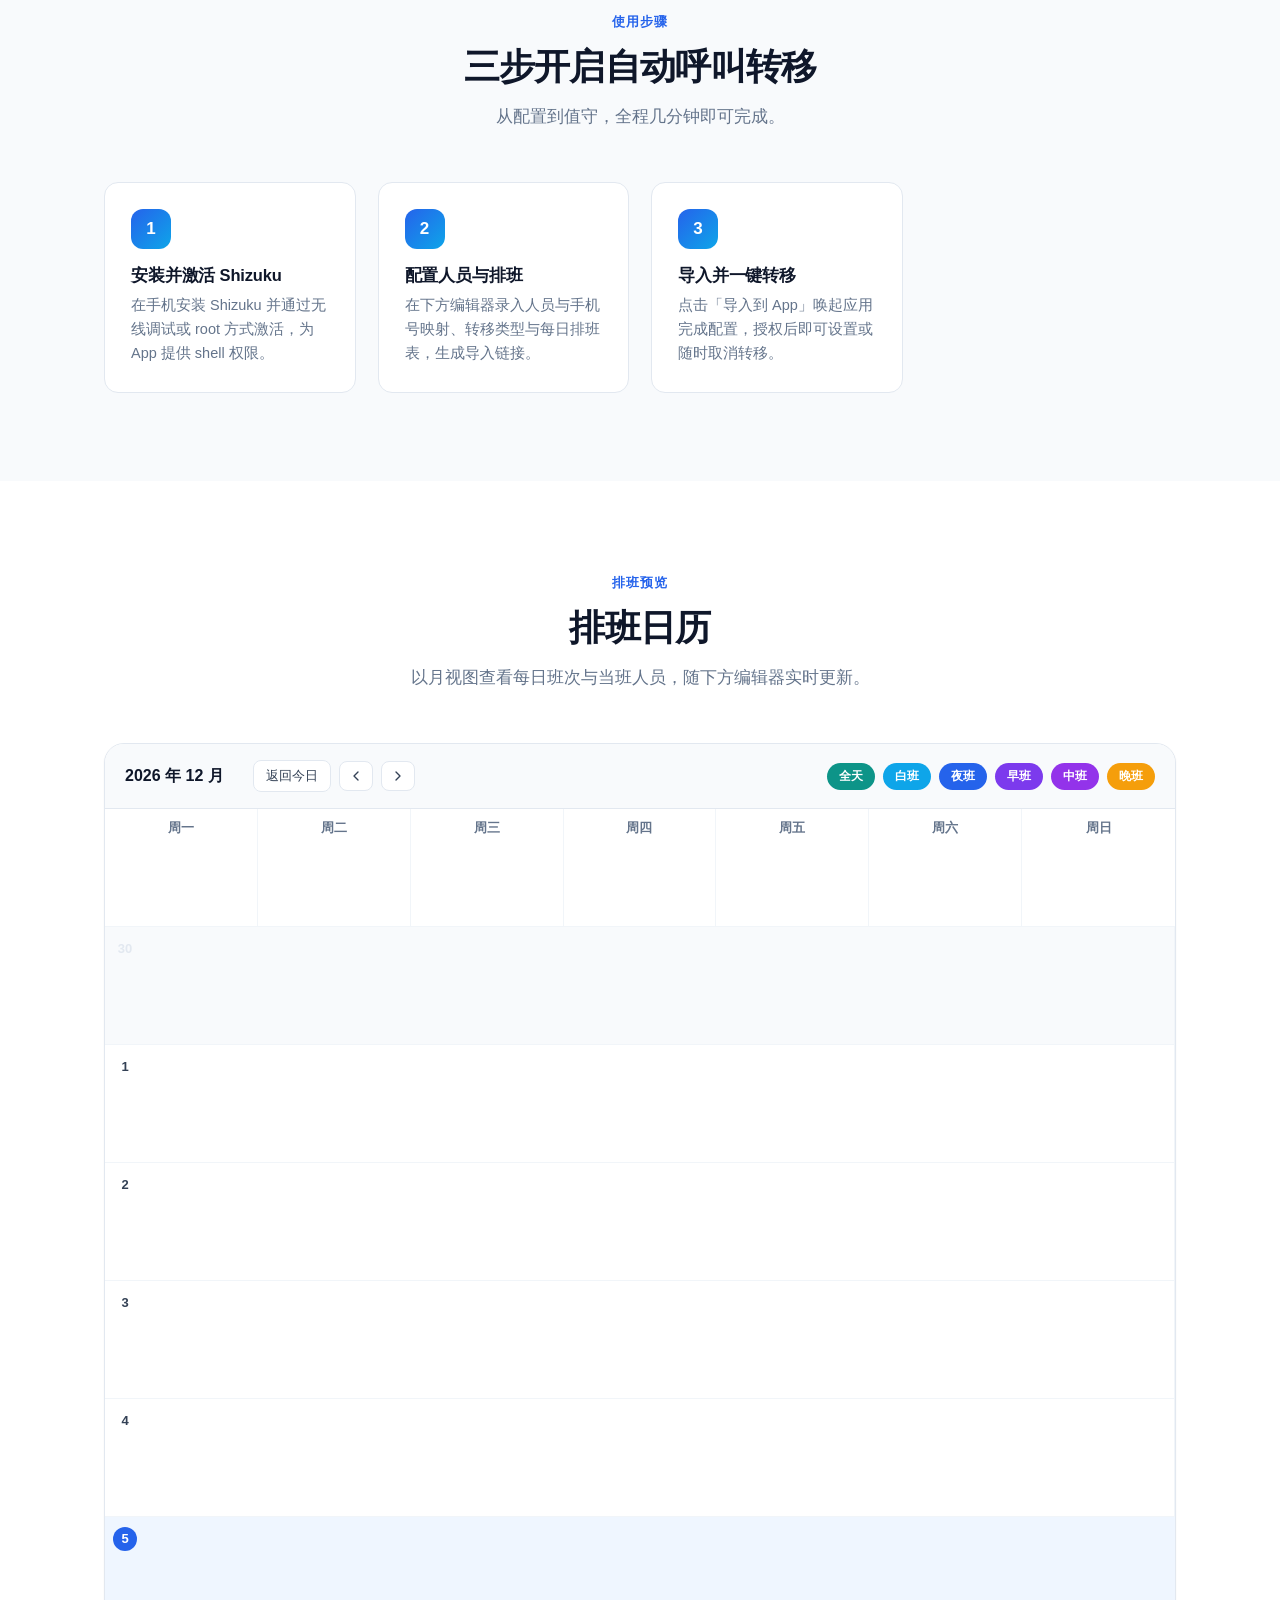
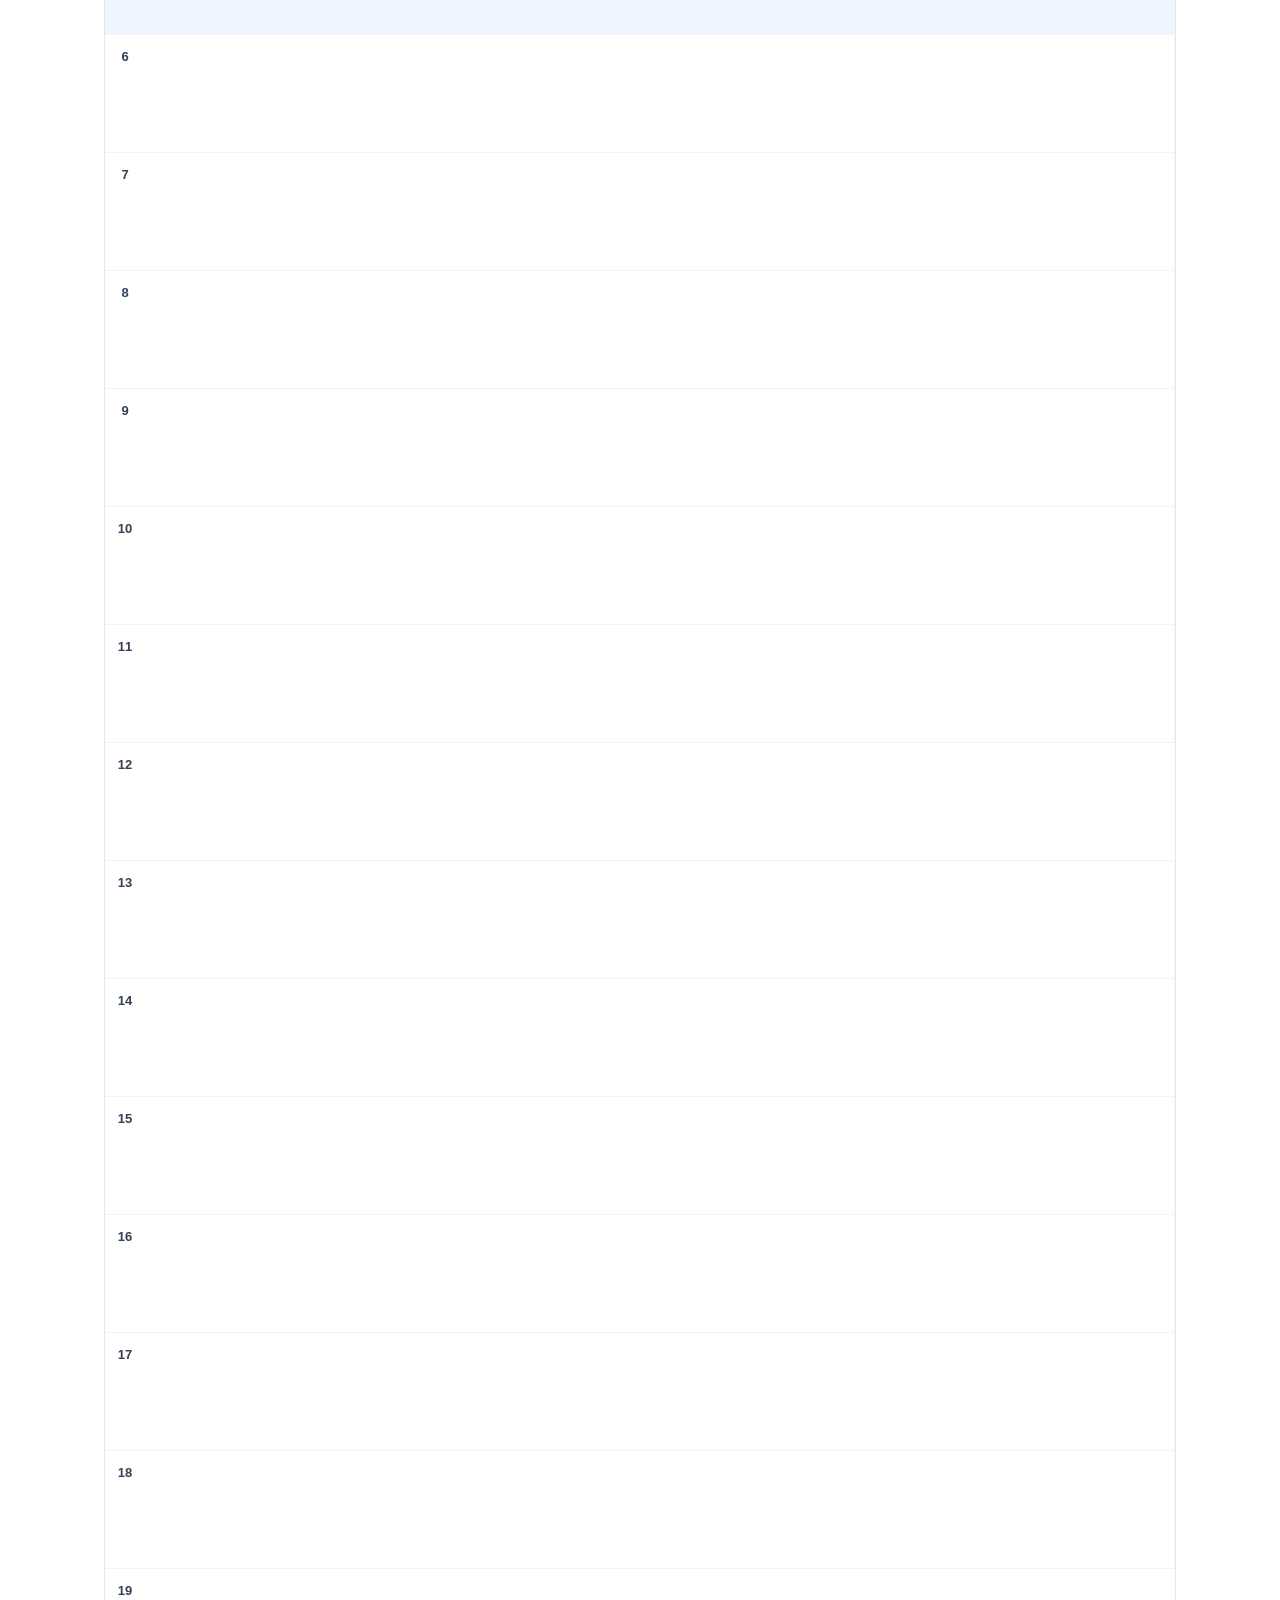
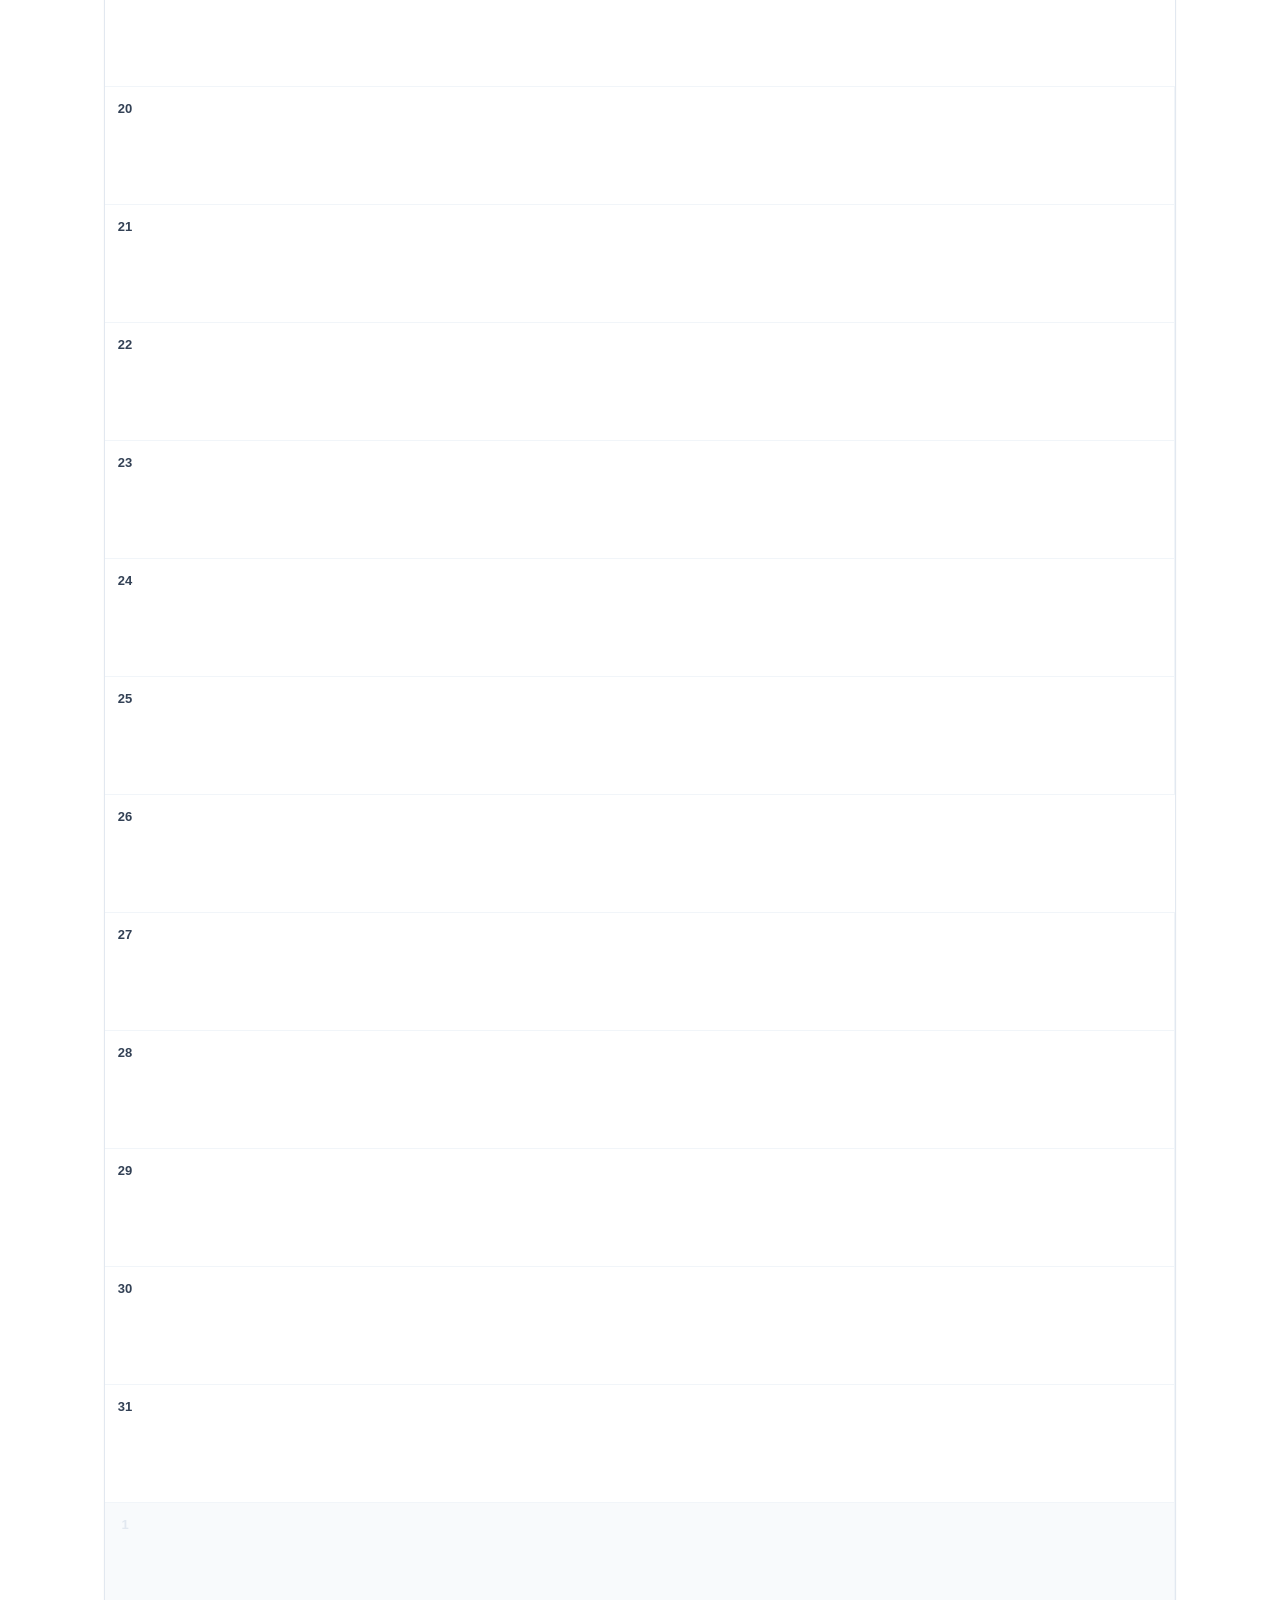
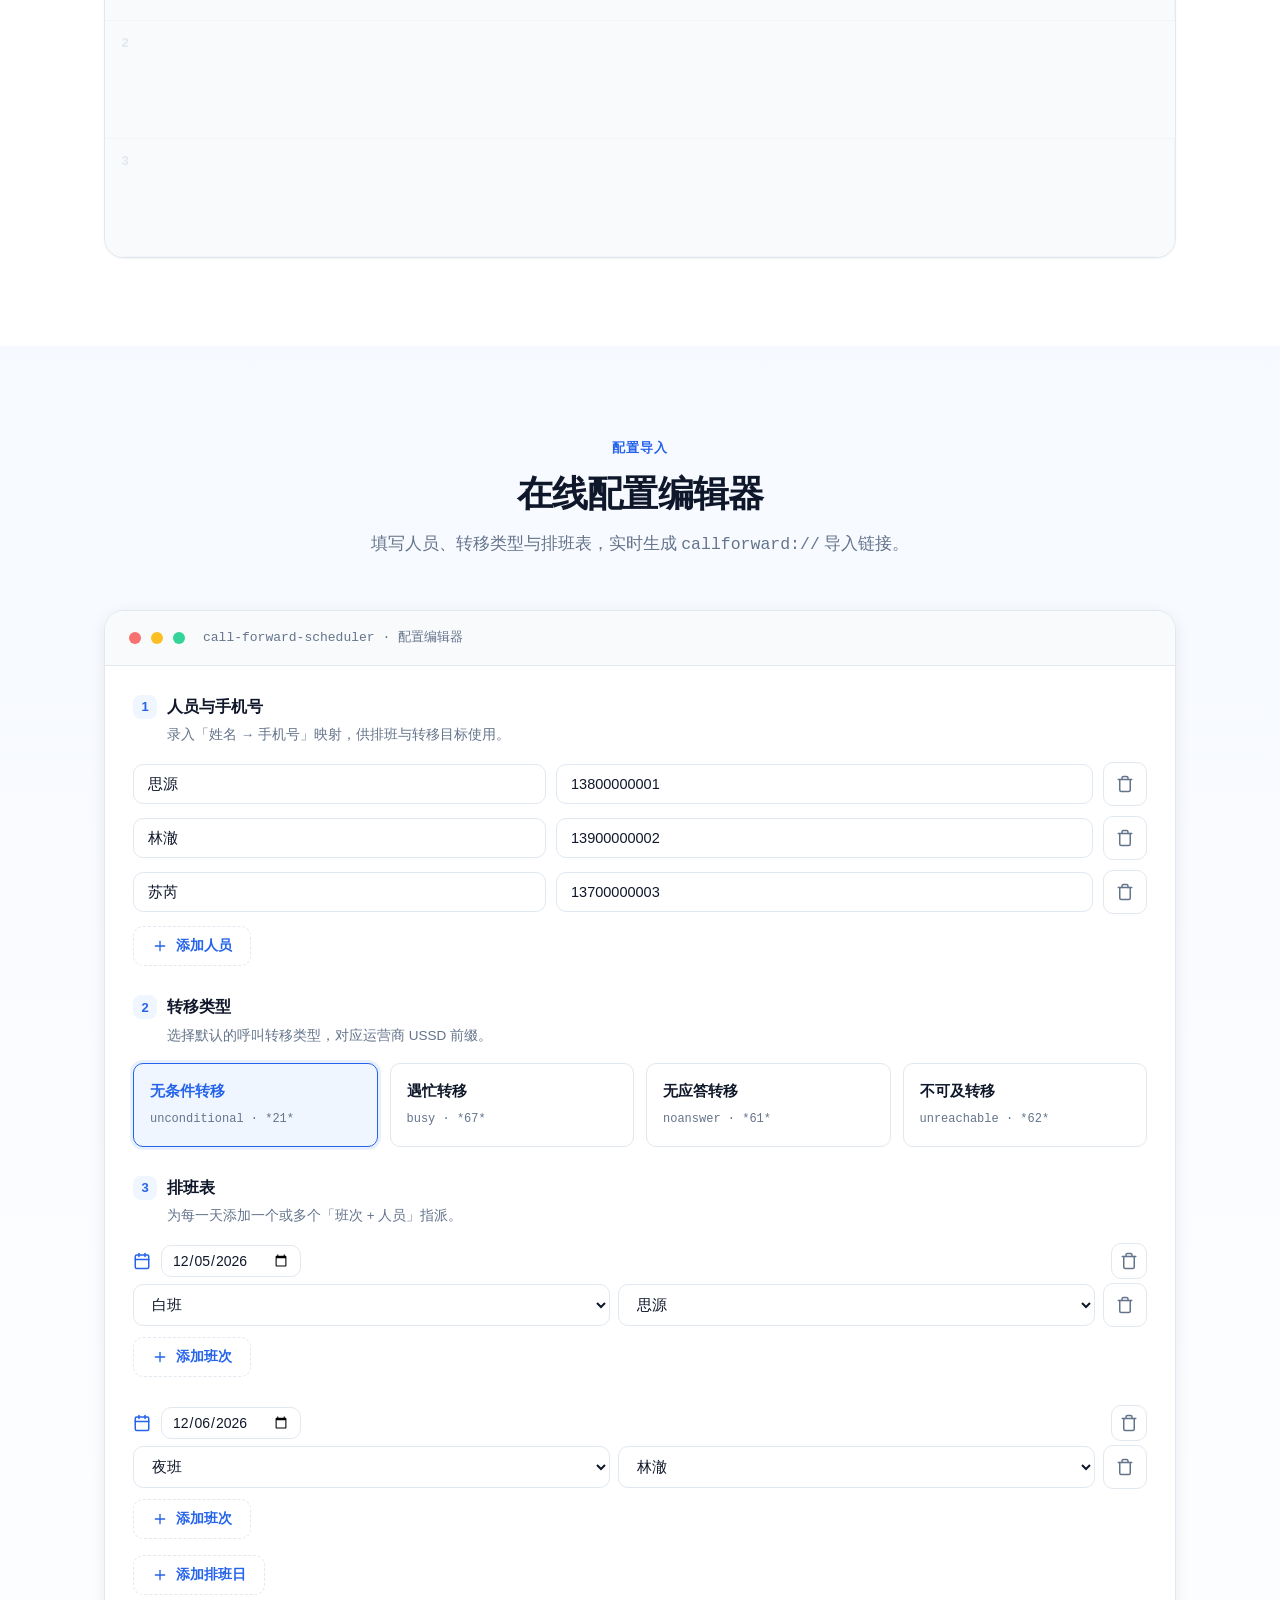
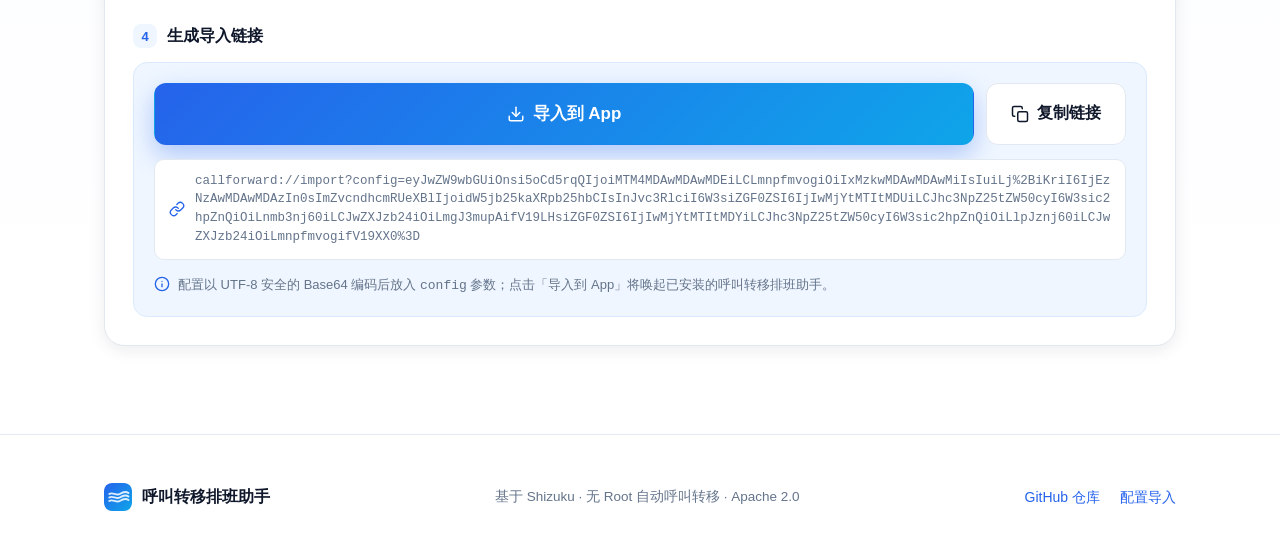
==== commit 50125b90: "feat: 页面新增排班日历月视图 - 在配置编辑器上方新增月视图日历，展示每日班次与当班人员 - 支持月份切换、返回今日、班次颜色图例 - 日历与编辑器配置实时联动 - 导航栏新增排班日历锚点" ====
--- a/pages/index.html
+++ b/pages/index.html
@@ -32,6 +32,7 @@
       <nav class="nav-links">
         <a href="#features">功能特性</a>
         <a href="#steps">使用步骤</a>
+        <a href="#calendar">排班日历</a>
         <a href="#editor">配置导入</a>
         <a class="nav-cta" href="#editor">
           <svg viewBox="0 0 24 24" fill="none" stroke="currentColor" stroke-width="2" stroke-linecap="round" stroke-linejoin="round"><path d="M12 5v14M5 12h14"/></svg>
@@ -181,6 +182,37 @@
           <h3>导入并一键转移</h3>
           <p>点击「导入到 App」唤起应用完成配置，授权后即可设置或随时取消转移。</p>
         </div>
+      </div>
+    </div>
+  </section>
+
+  <!-- 排班日历 -->
+  <section class="section calendar-section" id="calendar">
+    <div class="container">
+      <div class="section-head">
+        <span class="kicker">排班预览</span>
+        <h2>排班日历</h2>
+        <p>以月视图查看每日班次与当班人员，随下方编辑器实时更新。</p>
+      </div>
+
+      <div class="calendar-card">
+        <!-- 工具栏 -->
+        <div class="cal-toolbar">
+          <div class="cal-nav">
+            <span class="cal-title" id="calTitle"></span>
+            <button class="cal-btn" type="button" id="calToday" title="返回今日">返回今日</button>
+            <button class="cal-btn cal-arrow" type="button" id="calPrev" title="上月">
+              <svg viewBox="0 0 24 24" fill="none" stroke="currentColor" stroke-width="2" stroke-linecap="round" stroke-linejoin="round"><polyline points="15 18 9 12 15 6"/></svg>
+            </button>
+            <button class="cal-btn cal-arrow" type="button" id="calNext" title="下月">
+              <svg viewBox="0 0 24 24" fill="none" stroke="currentColor" stroke-width="2" stroke-linecap="round" stroke-linejoin="round"><polyline points="9 18 15 12 9 6"/></svg>
+            </button>
+          </div>
+          <div class="cal-legend" id="calLegend"></div>
+        </div>
+
+        <!-- 月视图表格 -->
+        <div class="cal-grid" id="calGrid"></div>
       </div>
     </div>
   </section>
@@ -320,5 +352,6 @@
   <div class="toast" id="toast" role="status"></div>
 
   <script src="assets/js/editor.js"></script>
+  <script src="assets/js/calendar.js"></script>
 </body>
 </html>
--- a/pages/assets/css/style.css
+++ b/pages/assets/css/style.css
@@ -1055,3 +1055,202 @@
     padding: 20px;
   }
 }
+
+/* ==========================================================================
+   排班日历（月视图）
+   ========================================================================== */
+
+.calendar-section {
+  background: var(--bg);
+}
+
+.calendar-card {
+  background: #fff;
+  border: 1px solid var(--line);
+  border-radius: 20px;
+  box-shadow: var(--shadow-sm);
+  overflow: hidden;
+}
+
+/* 工具栏 */
+.cal-toolbar {
+  display: flex;
+  align-items: center;
+  justify-content: space-between;
+  flex-wrap: wrap;
+  gap: 12px;
+  padding: 16px 20px;
+  border-bottom: 1px solid var(--line);
+  background: var(--bg-alt);
+}
+
+.cal-nav {
+  display: flex;
+  align-items: center;
+  gap: 8px;
+}
+
+.cal-title {
+  font-weight: 700;
+  font-size: 16px;
+  color: var(--ink);
+  min-width: 120px;
+}
+
+.cal-btn {
+  display: inline-flex;
+  align-items: center;
+  justify-content: center;
+  gap: 6px;
+  padding: 6px 12px;
+  font-size: 13px;
+  color: var(--ink-2);
+  background: #fff;
+  border: 1px solid var(--line);
+  border-radius: 8px;
+  cursor: pointer;
+  transition: all 0.15s ease;
+}
+
+.cal-btn:hover {
+  border-color: var(--brand);
+  color: var(--brand);
+}
+
+.cal-arrow {
+  width: 34px;
+  padding: 6px;
+}
+
+.cal-arrow svg {
+  width: 16px;
+  height: 16px;
+}
+
+.cal-legend {
+  display: flex;
+  flex-wrap: wrap;
+  gap: 8px;
+}
+
+.cal-tag {
+  display: inline-block;
+  font-size: 12px;
+  font-weight: 600;
+  color: #fff;
+  padding: 4px 12px;
+  border-radius: 999px;
+}
+
+/* 月视图网格 */
+.cal-grid {
+  display: flex;
+  flex-direction: column;
+}
+
+.cal-row {
+  display: grid;
+  grid-template-columns: repeat(7, 1fr);
+}
+
+.cal-head {
+  background: #fff;
+}
+
+.cal-head-cell {
+  padding: 10px 6px;
+  text-align: center;
+  font-size: 13px;
+  font-weight: 600;
+  color: var(--muted);
+  border-bottom: 1px solid var(--line);
+}
+
+.cal-cell {
+  min-height: 118px;
+  border-right: 1px solid var(--line-soft);
+  border-bottom: 1px solid var(--line-soft);
+  padding: 8px;
+  background: #fff;
+  position: relative;
+}
+
+.cal-cell:nth-child(7n) {
+  border-right: none;
+}
+
+.cal-cell-other {
+  background: var(--bg-alt);
+}
+
+.cal-cell-other .cal-daynum {
+  color: var(--line);
+}
+
+.cal-cell-today {
+  background: var(--brand-soft);
+}
+
+.cal-cell-today .cal-daynum {
+  background: var(--brand);
+  color: #fff;
+  border-radius: 50%;
+}
+
+.cal-daynum {
+  display: inline-flex;
+  align-items: center;
+  justify-content: center;
+  width: 24px;
+  height: 24px;
+  font-size: 13px;
+  font-weight: 600;
+  color: var(--ink-2);
+  margin-bottom: 6px;
+}
+
+.cal-events {
+  display: flex;
+  flex-direction: column;
+  gap: 4px;
+}
+
+.cal-event {
+  display: flex;
+  flex-direction: column;
+  gap: 1px;
+  padding: 4px 8px;
+  border-radius: 6px;
+  font-size: 12px;
+  line-height: 1.35;
+  overflow: hidden;
+}
+
+.cal-event-shift {
+  font-weight: 700;
+}
+
+.cal-event-person {
+  opacity: 0.92;
+  white-space: nowrap;
+  overflow: hidden;
+  text-overflow: ellipsis;
+}
+
+@media (max-width: 620px) {
+  .cal-cell {
+    min-height: 88px;
+    padding: 4px;
+  }
+
+  .cal-event {
+    font-size: 10px;
+    padding: 3px 4px;
+  }
+
+  .cal-daynum {
+    width: 20px;
+    height: 20px;
+    font-size: 11px;
+  }
+}
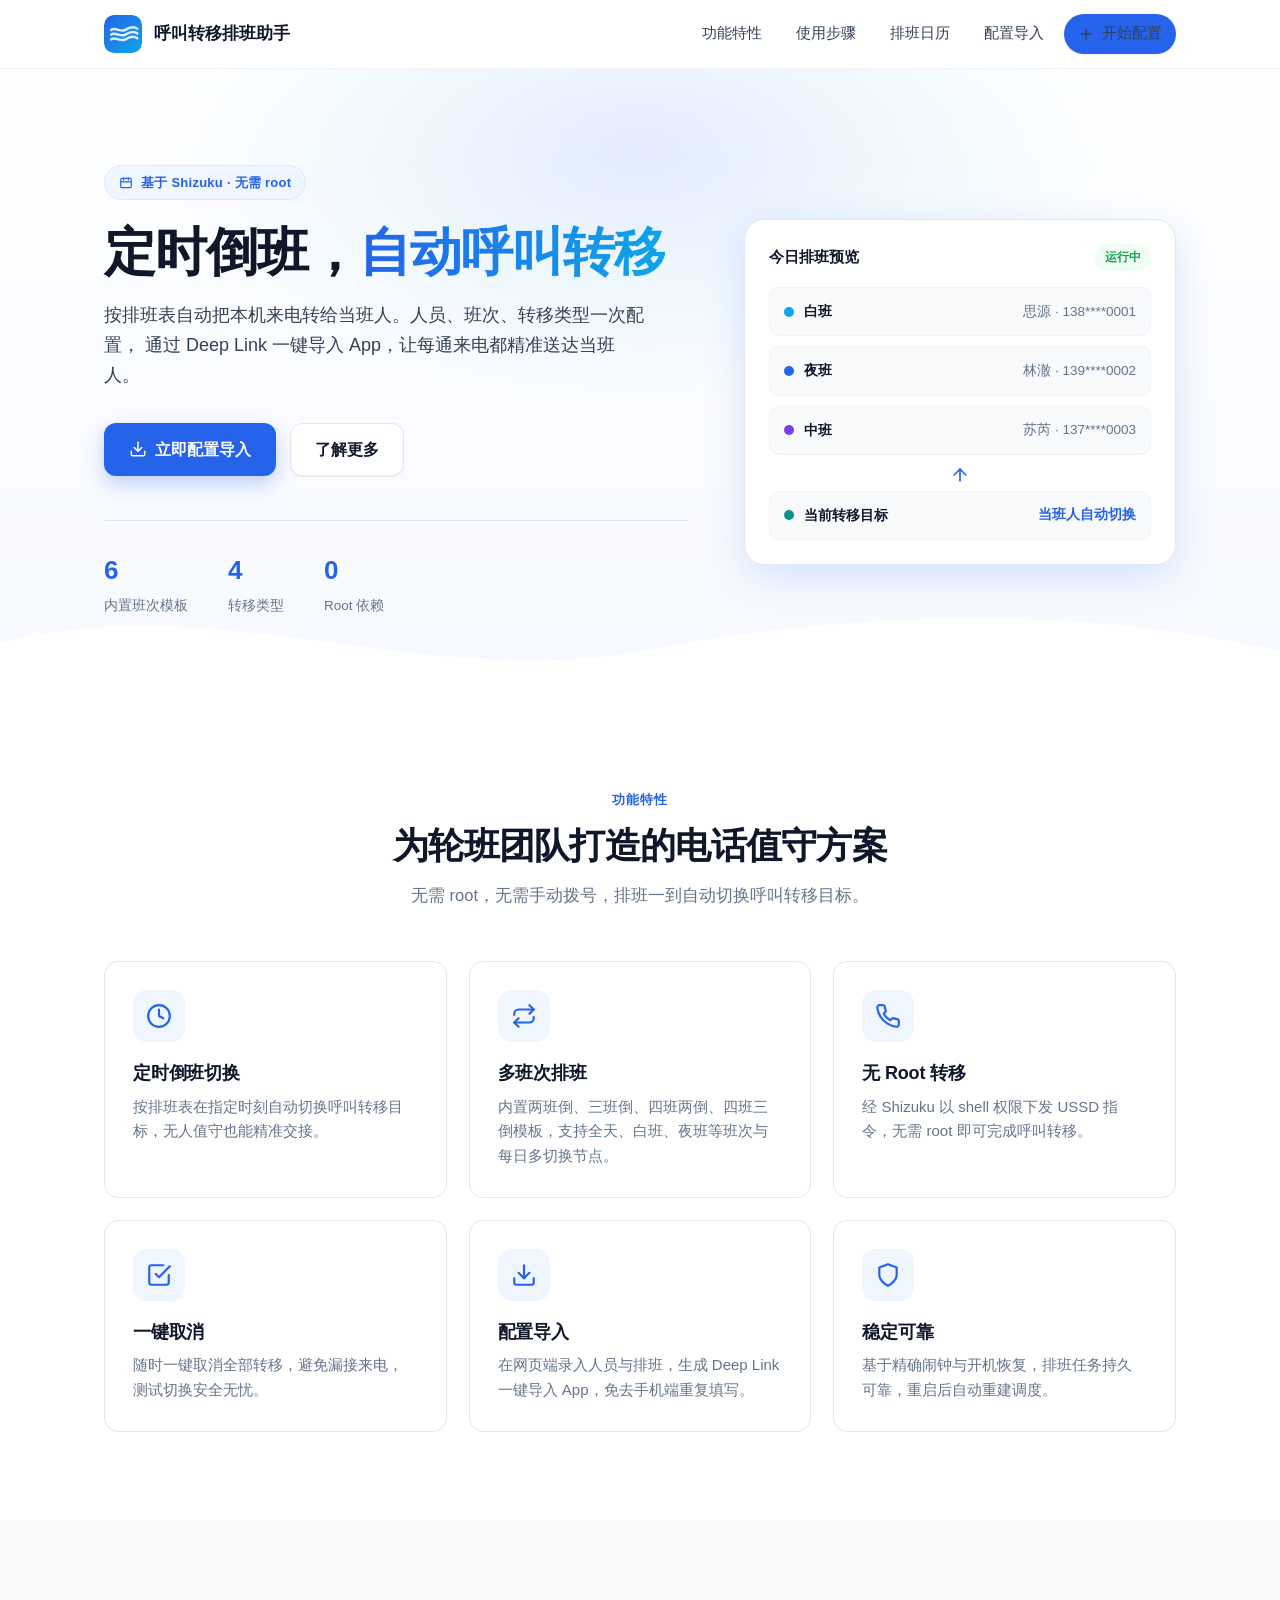
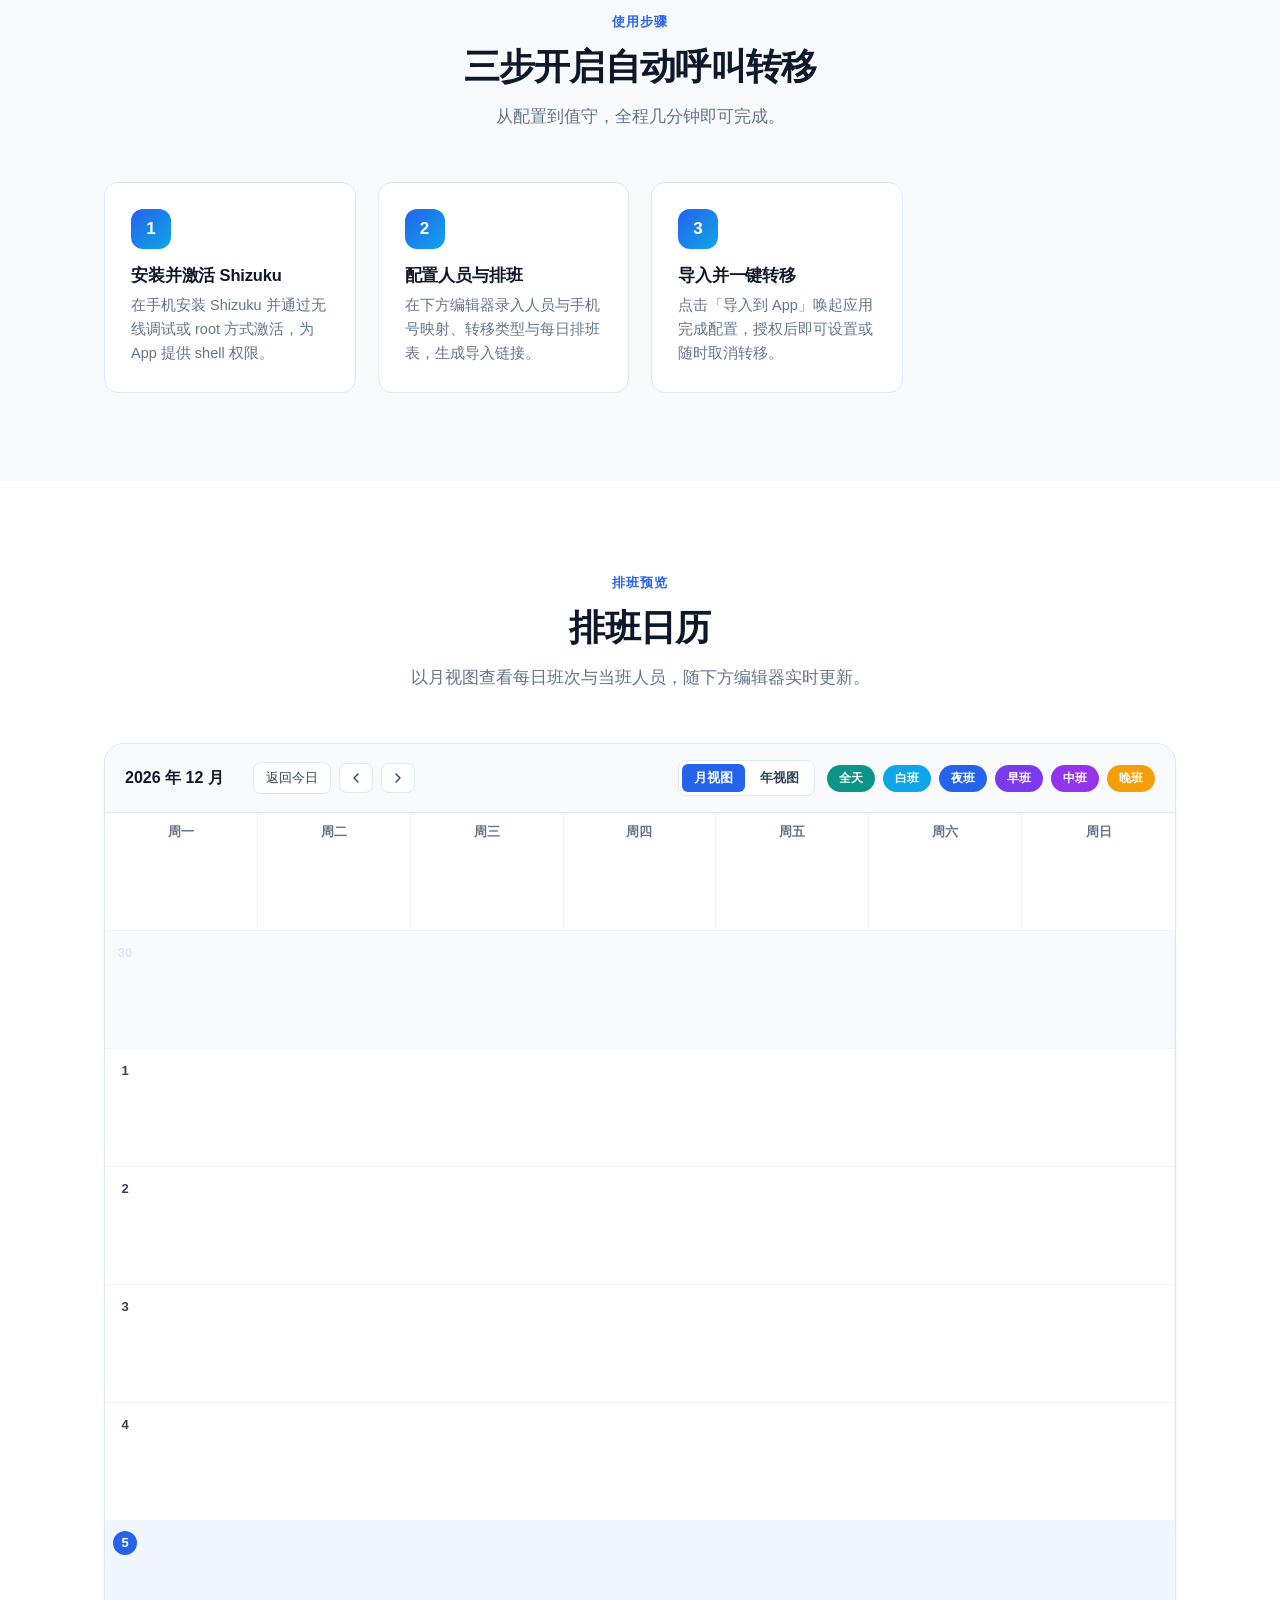
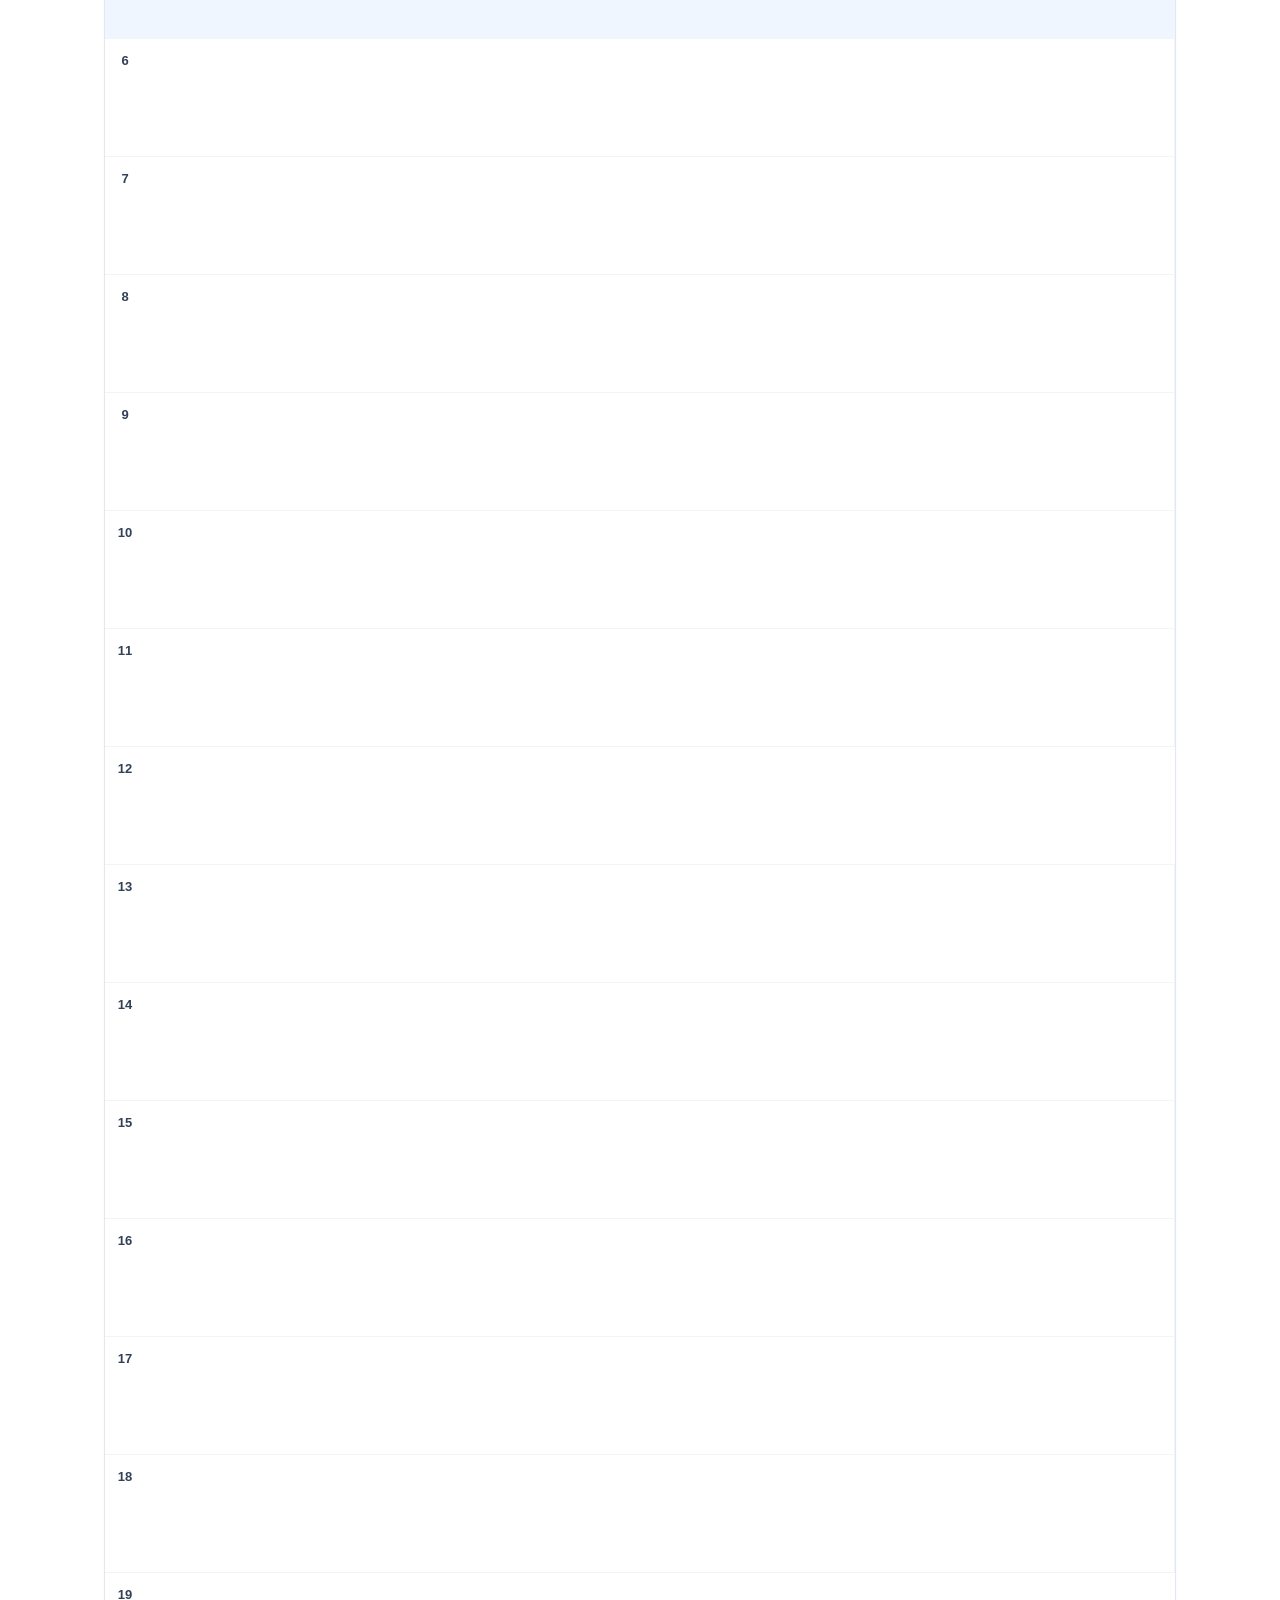
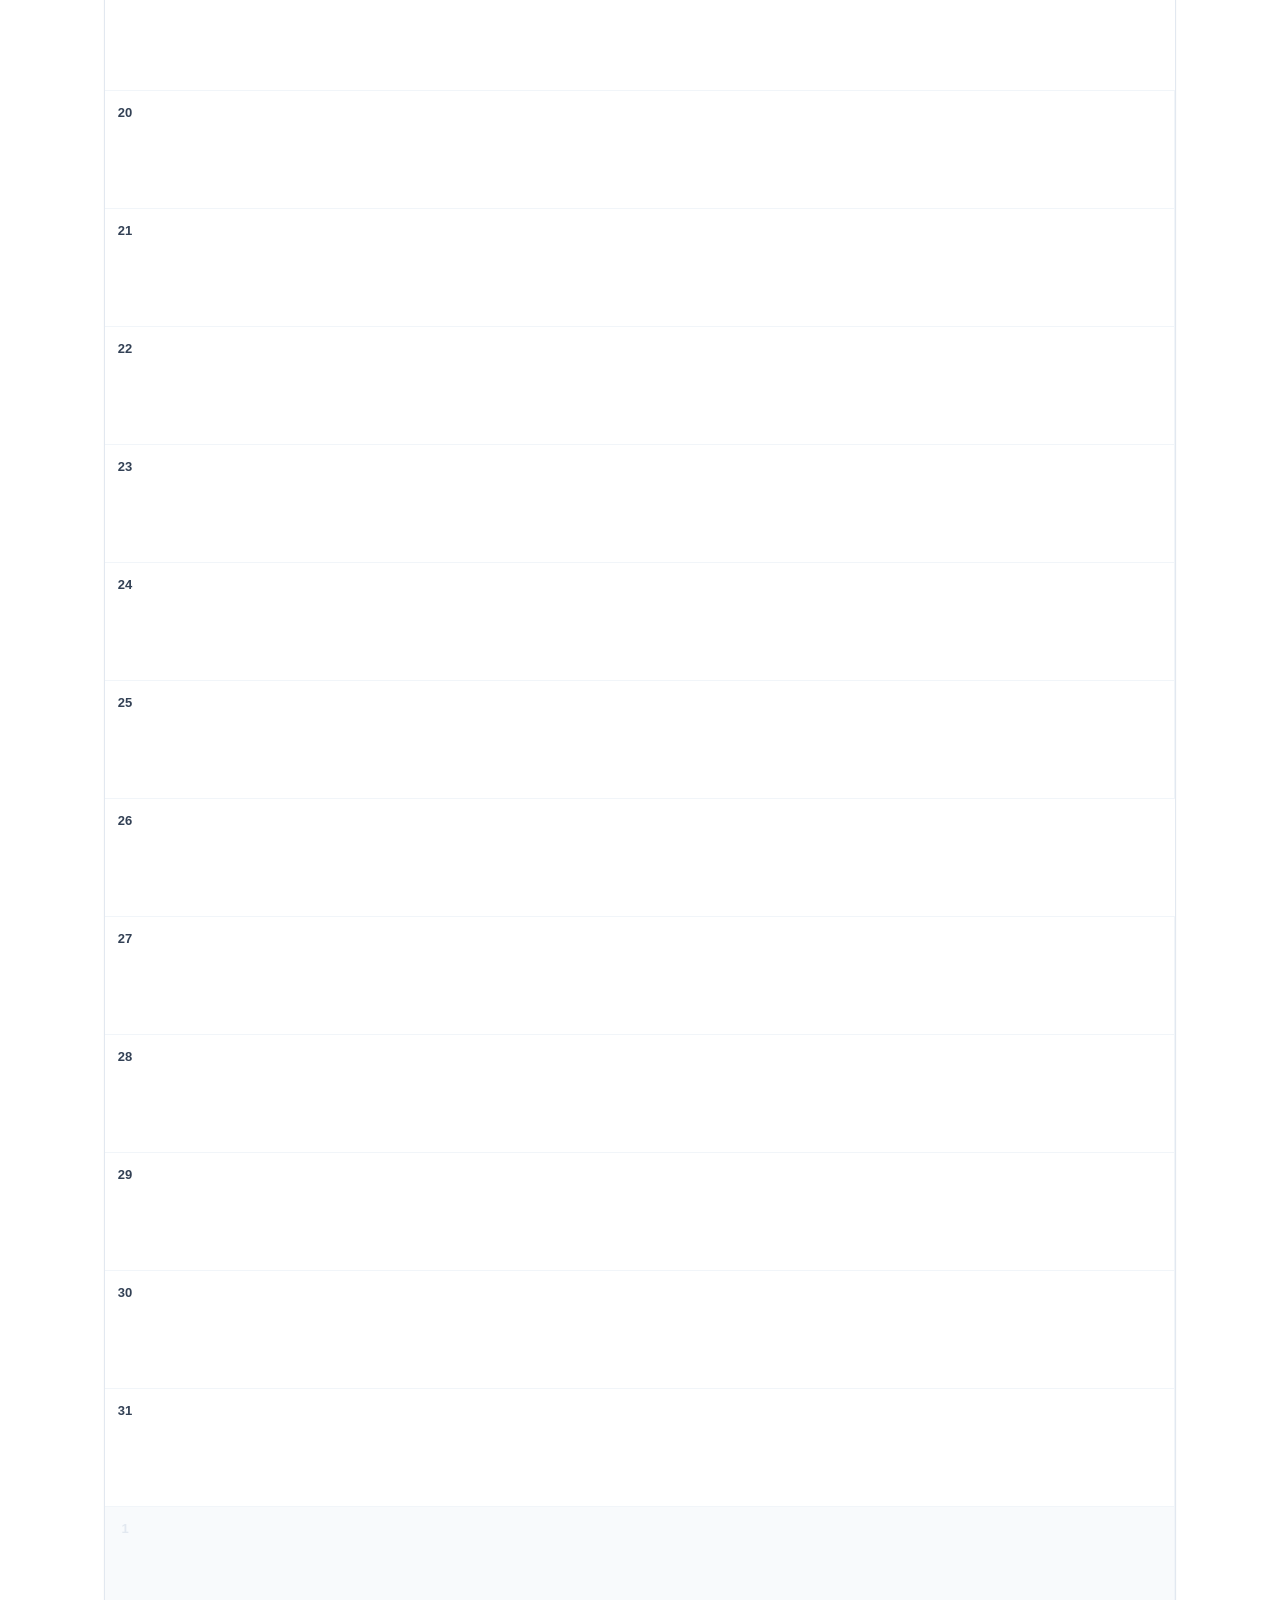
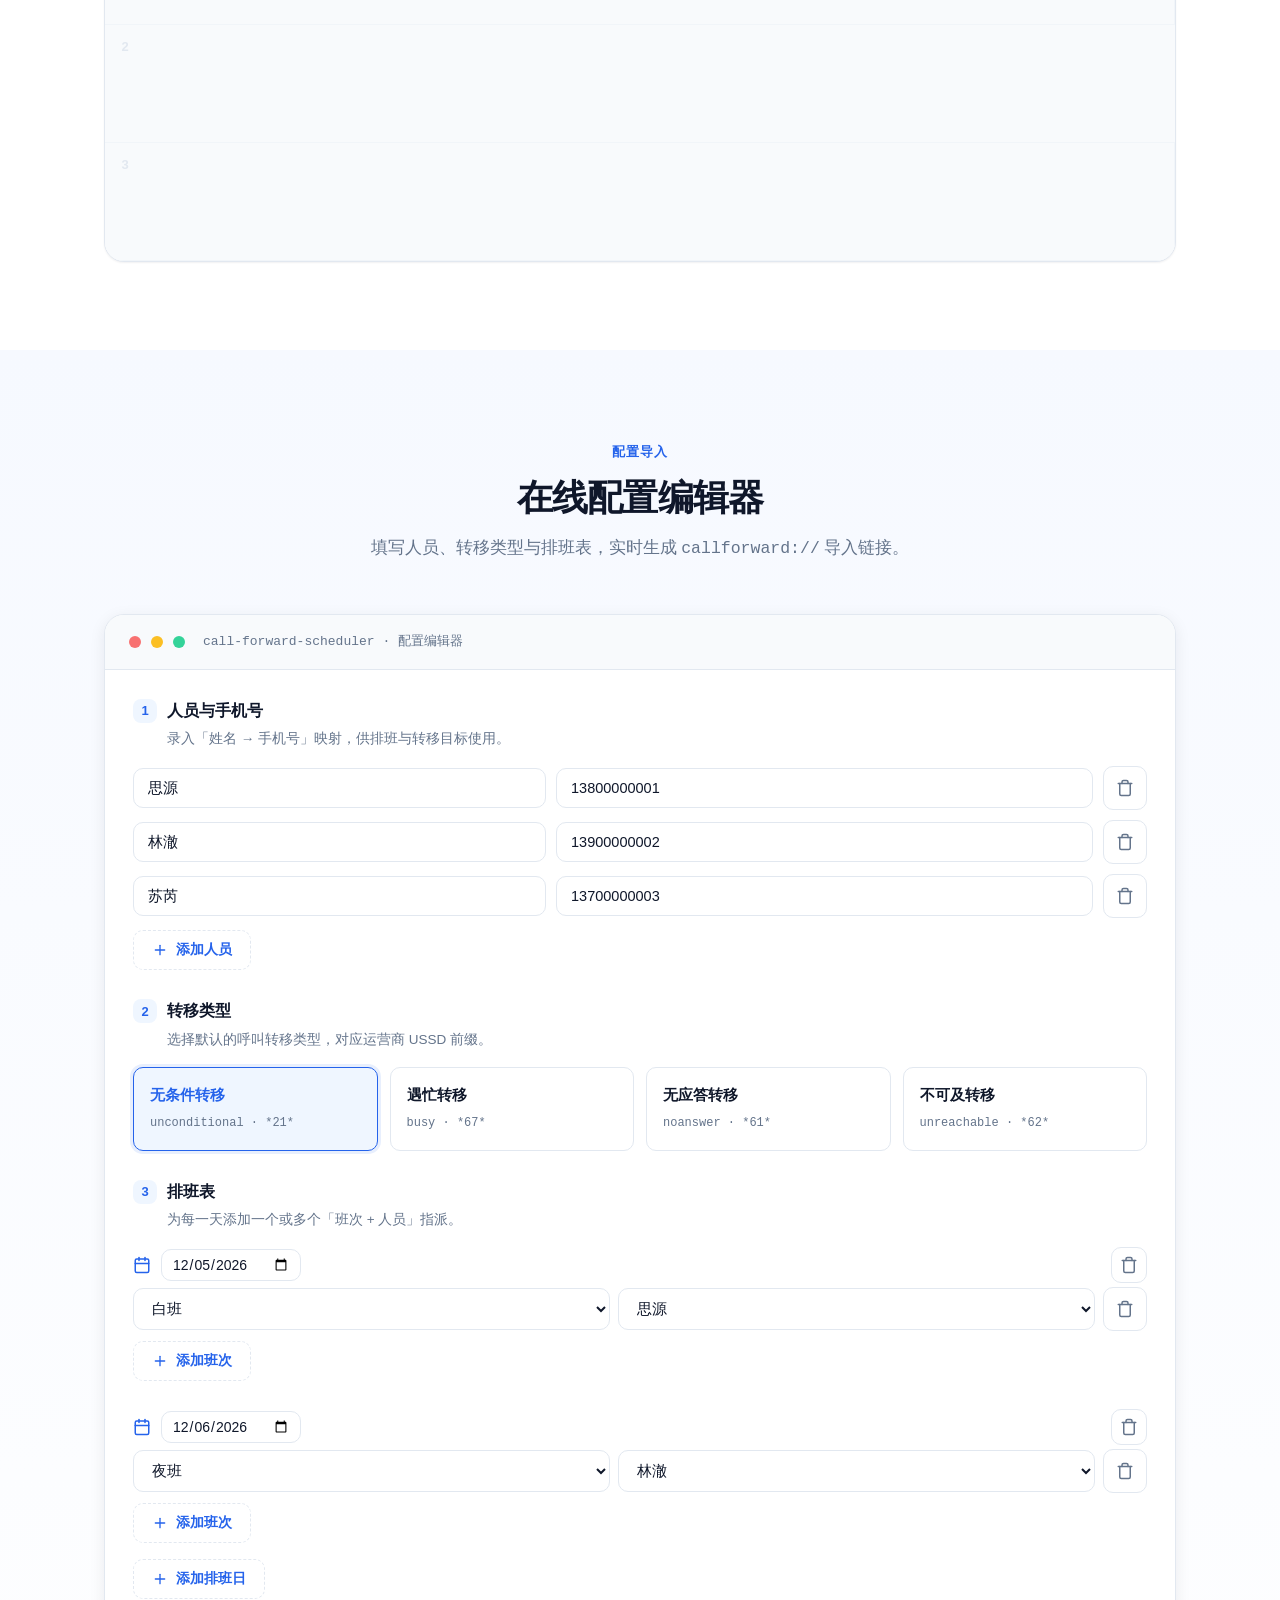
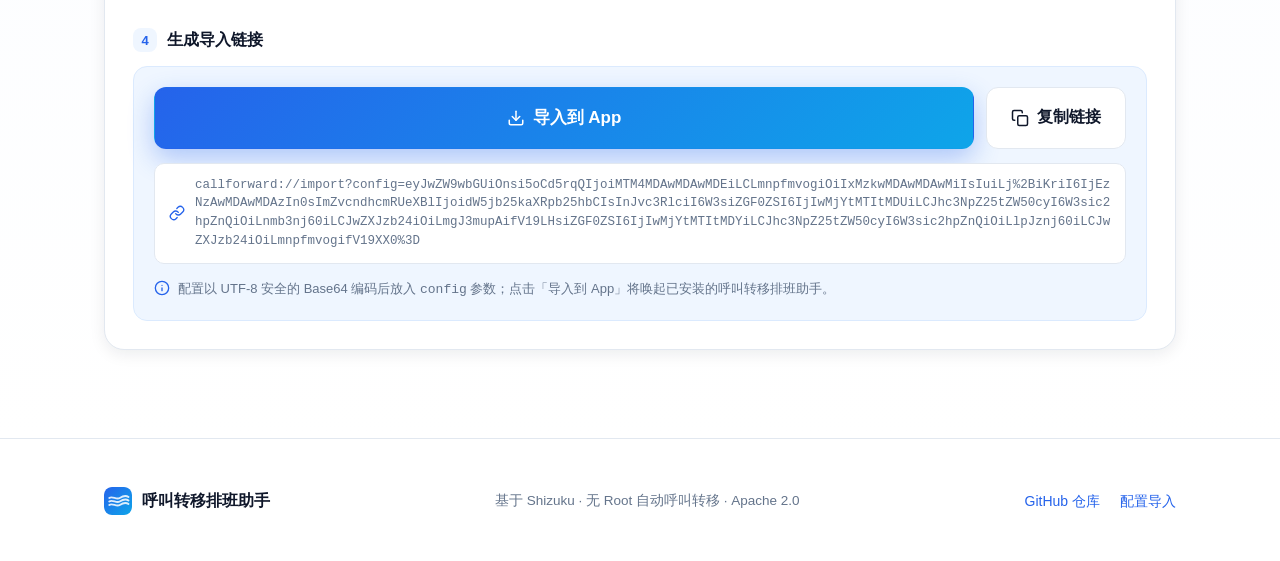
==== commit 49379bae: "feat: 排班日历年视图与 AI 自动排班 - 日历新增年视图：12 个月统计卡，月/年视图切换与年份导航 - 新增 SchedulePrompt：排班生成 prompt 与 JSON 提取 - 新" ====
--- a/pages/index.html
+++ b/pages/index.html
@@ -208,10 +208,16 @@
               <svg viewBox="0 0 24 24" fill="none" stroke="currentColor" stroke-width="2" stroke-linecap="round" stroke-linejoin="round"><polyline points="9 18 15 12 9 6"/></svg>
             </button>
           </div>
-          <div class="cal-legend" id="calLegend"></div>
-        </div>
-
-        <!-- 月视图表格 -->
+          <div class="cal-toolbar-side">
+            <div class="cal-view-toggle" id="calViewToggle" role="group" aria-label="日历视图切换">
+              <button class="cal-view-btn is-active" type="button" data-view="month">月视图</button>
+              <button class="cal-view-btn" type="button" data-view="year">年视图</button>
+            </div>
+            <div class="cal-legend" id="calLegend"></div>
+          </div>
+        </div>
+
+        <!-- 月视图表格 / 年视图网格 -->
         <div class="cal-grid" id="calGrid"></div>
       </div>
     </div>
--- a/pages/assets/css/style.css
+++ b/pages/assets/css/style.css
@@ -1133,6 +1133,47 @@
   gap: 8px;
 }
 
+.cal-toolbar-side {
+  display: flex;
+  align-items: center;
+  flex-wrap: wrap;
+  gap: 12px;
+}
+
+.cal-view-toggle {
+  display: inline-flex;
+  background: #fff;
+  border: 1px solid var(--line);
+  border-radius: 8px;
+  padding: 3px;
+  gap: 3px;
+}
+
+.cal-view-btn {
+  padding: 5px 12px;
+  font-size: 13px;
+  font-weight: 600;
+  color: var(--ink-2);
+  background: transparent;
+  border: none;
+  border-radius: 6px;
+  cursor: pointer;
+  transition: all 0.15s ease;
+}
+
+.cal-view-btn:hover {
+  color: var(--brand);
+}
+
+.cal-view-btn.is-active {
+  background: var(--brand);
+  color: #fff;
+}
+
+.cal-view-btn.is-active:hover {
+  color: #fff;
+}
+
 .cal-tag {
   display: inline-block;
   font-size: 12px;
@@ -1254,3 +1295,160 @@
     font-size: 11px;
   }
 }
+
+/* ---------- 日历交互增强 ---------- */
+
+.cal-cell-has-event {
+  cursor: pointer;
+}
+
+.cal-cell-has-event:hover {
+  box-shadow: inset 0 0 0 2px var(--brand);
+}
+
+.cal-cell-has-event:hover .cal-event {
+  transform: translateY(-1px);
+  transition: transform 0.15s ease;
+}
+
+.cal-event {
+  transition: transform 0.15s ease;
+}
+
+/* 月份切换动画 */
+@keyframes calSlideLeft {
+  from { opacity: 0; transform: translateX(24px); }
+  to { opacity: 1; transform: translateX(0); }
+}
+
+@keyframes calSlideRight {
+  from { opacity: 0; transform: translateX(-24px); }
+  to { opacity: 1; transform: translateX(0); }
+}
+
+.cal-anim-left {
+  animation: calSlideLeft 0.25s ease;
+}
+
+.cal-anim-right {
+  animation: calSlideRight 0.25s ease;
+}
+
+/* 年视图网格 */
+.cal-year-grid {
+  display: grid;
+  grid-template-columns: repeat(3, 1fr);
+  gap: 16px;
+  padding: 20px;
+}
+
+.cal-month-card {
+  display: flex;
+  flex-direction: column;
+  gap: 10px;
+  padding: 14px 16px;
+  background: #fff;
+  border: 1px solid var(--line);
+  border-radius: 14px;
+  cursor: pointer;
+  transition: all 0.15s ease;
+}
+
+.cal-month-card:hover {
+  border-color: var(--brand);
+  box-shadow: var(--shadow-md);
+  transform: translateY(-2px);
+}
+
+.cal-month-head {
+  display: flex;
+  align-items: center;
+  justify-content: space-between;
+}
+
+.cal-month-name {
+  font-size: 15px;
+  font-weight: 700;
+  color: var(--ink);
+}
+
+.cal-month-days {
+  font-size: 12px;
+  font-weight: 600;
+  color: var(--brand);
+  background: var(--brand-soft);
+  padding: 2px 10px;
+  border-radius: 999px;
+}
+
+.cal-month-meta {
+  display: flex;
+  flex-direction: column;
+  gap: 6px;
+  font-size: 13px;
+  color: var(--ink-2);
+}
+
+.cal-month-people,
+.cal-month-shifts {
+  display: flex;
+  align-items: center;
+  gap: 6px;
+  white-space: nowrap;
+  overflow: hidden;
+  text-overflow: ellipsis;
+}
+
+.cal-month-people .cal-month-label,
+.cal-month-shifts .cal-month-label {
+  flex: none;
+  font-size: 12px;
+  color: var(--muted);
+}
+
+.cal-month-people .cal-month-value {
+  overflow: hidden;
+  text-overflow: ellipsis;
+}
+
+.cal-month-dots {
+  display: inline-flex;
+  gap: 4px;
+}
+
+.cal-month-dot {
+  width: 10px;
+  height: 10px;
+  border-radius: 50%;
+  flex: none;
+  display: inline-block;
+}
+
+.cal-month-empty {
+  font-size: 13px;
+  color: var(--muted);
+}
+
+@media (max-width: 900px) {
+  .cal-year-grid {
+    grid-template-columns: repeat(2, 1fr);
+  }
+}
+
+@media (max-width: 620px) {
+  .cal-year-grid {
+    grid-template-columns: 1fr;
+    padding: 12px;
+    gap: 10px;
+  }
+}
+
+/* 定位到排班日时的闪烁高亮（编辑器侧） */
+@keyframes dayFlash {
+  0% { box-shadow: 0 0 0 2px var(--brand); background: var(--brand-soft); }
+  100% { box-shadow: 0 0 0 0 transparent; background: transparent; }
+}
+
+.day-flash {
+  animation: dayFlash 1.2s ease;
+}
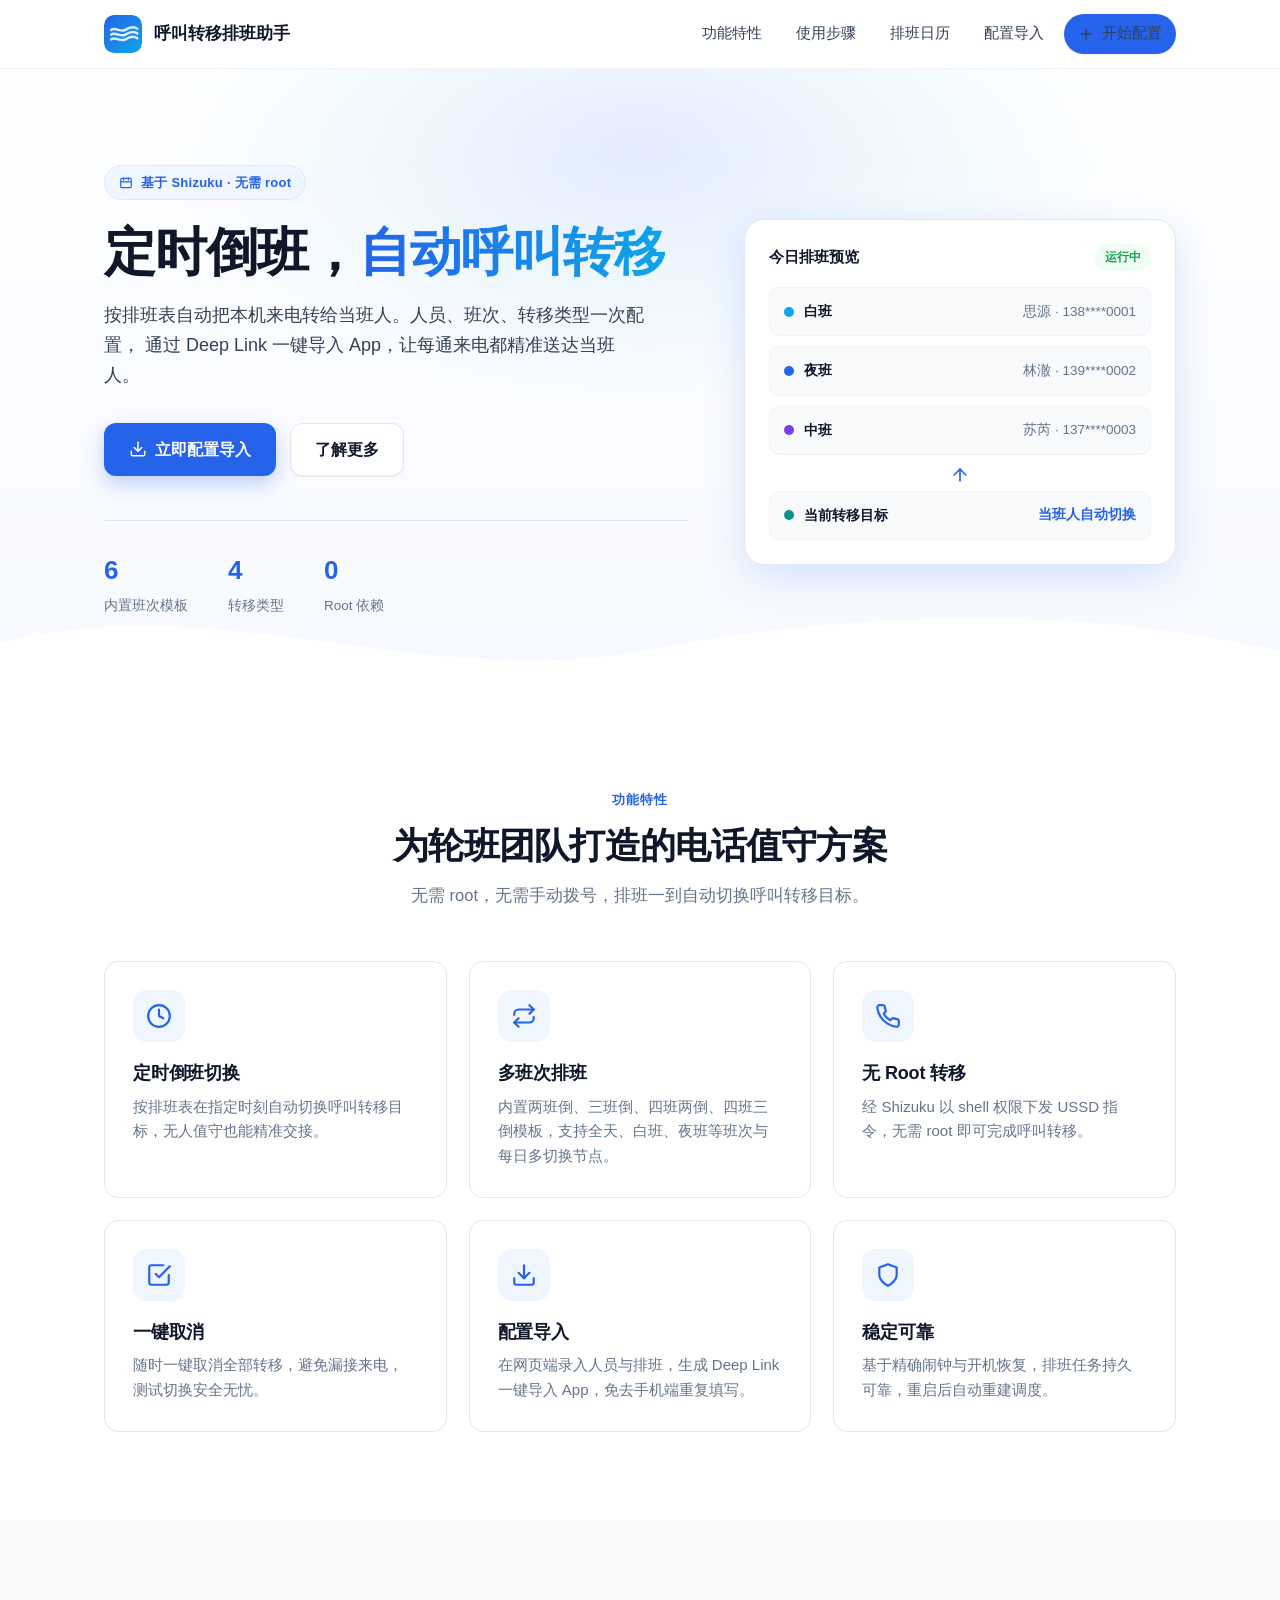
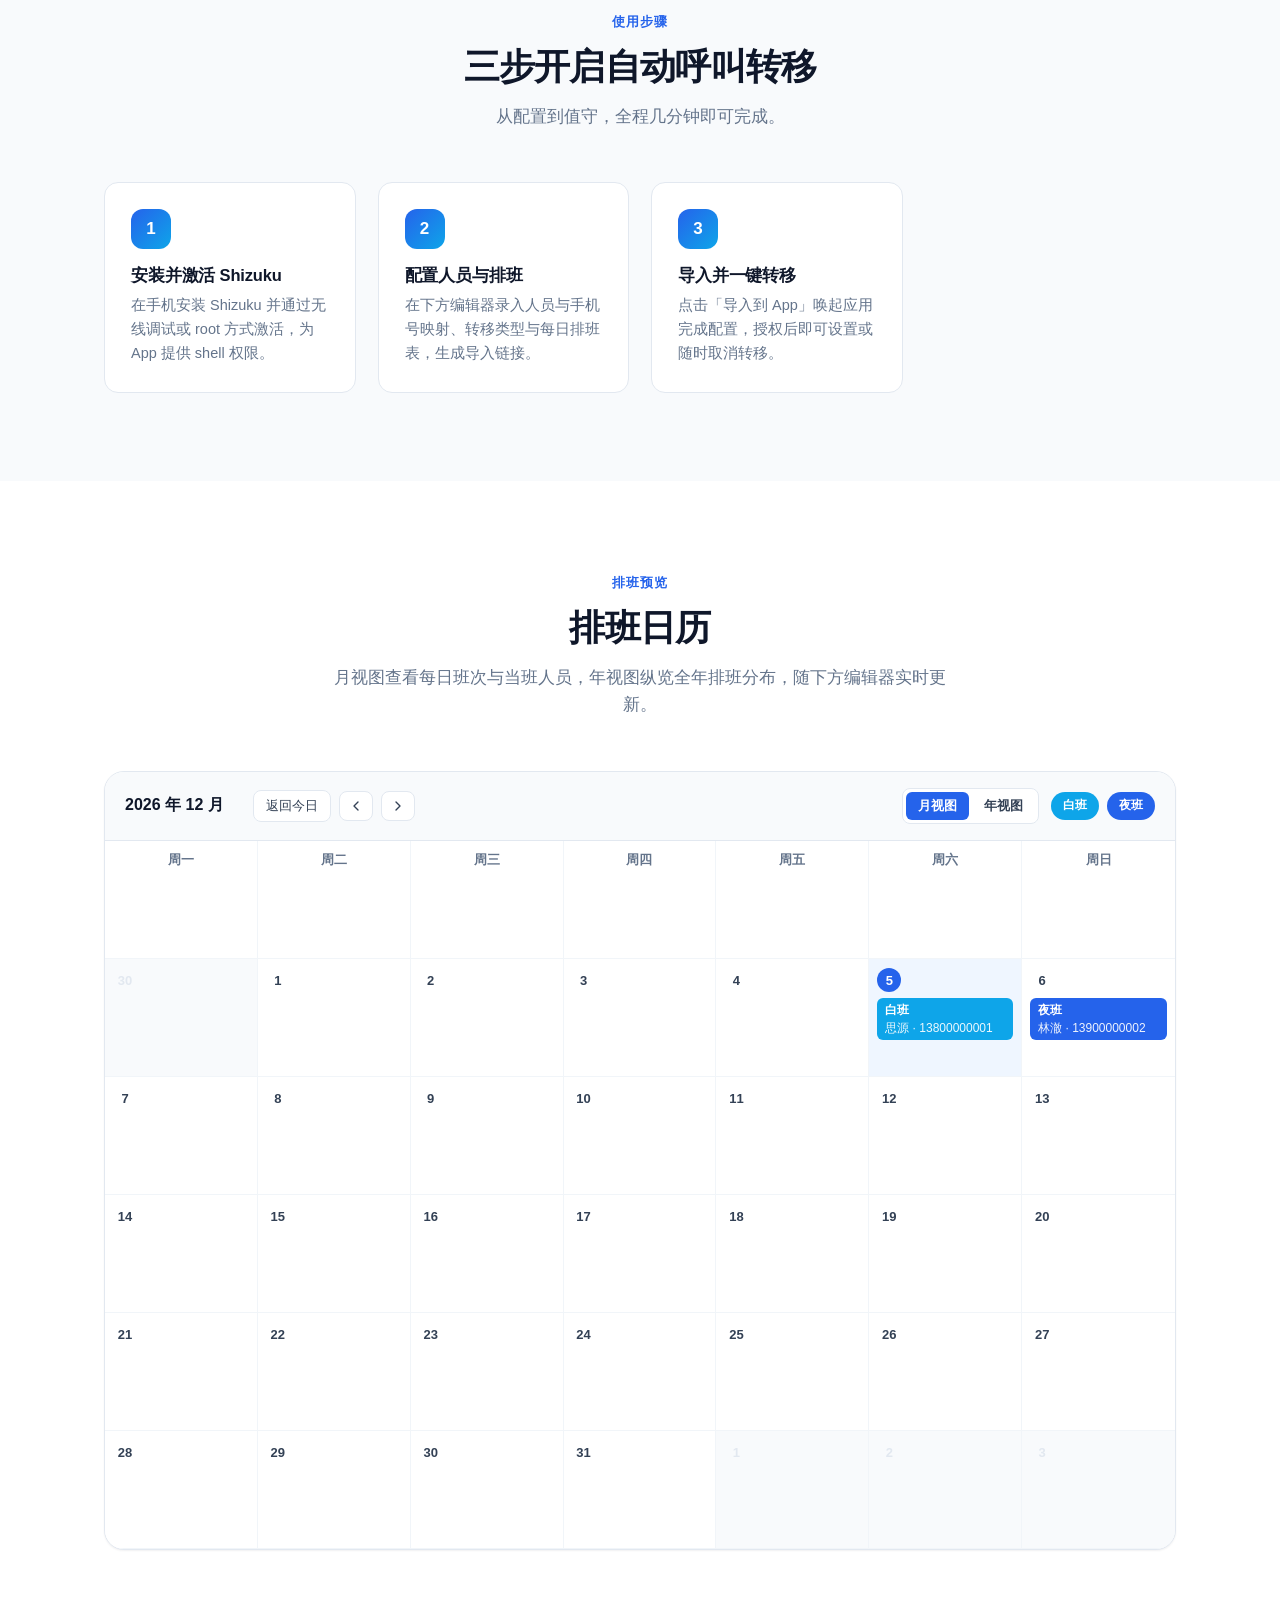
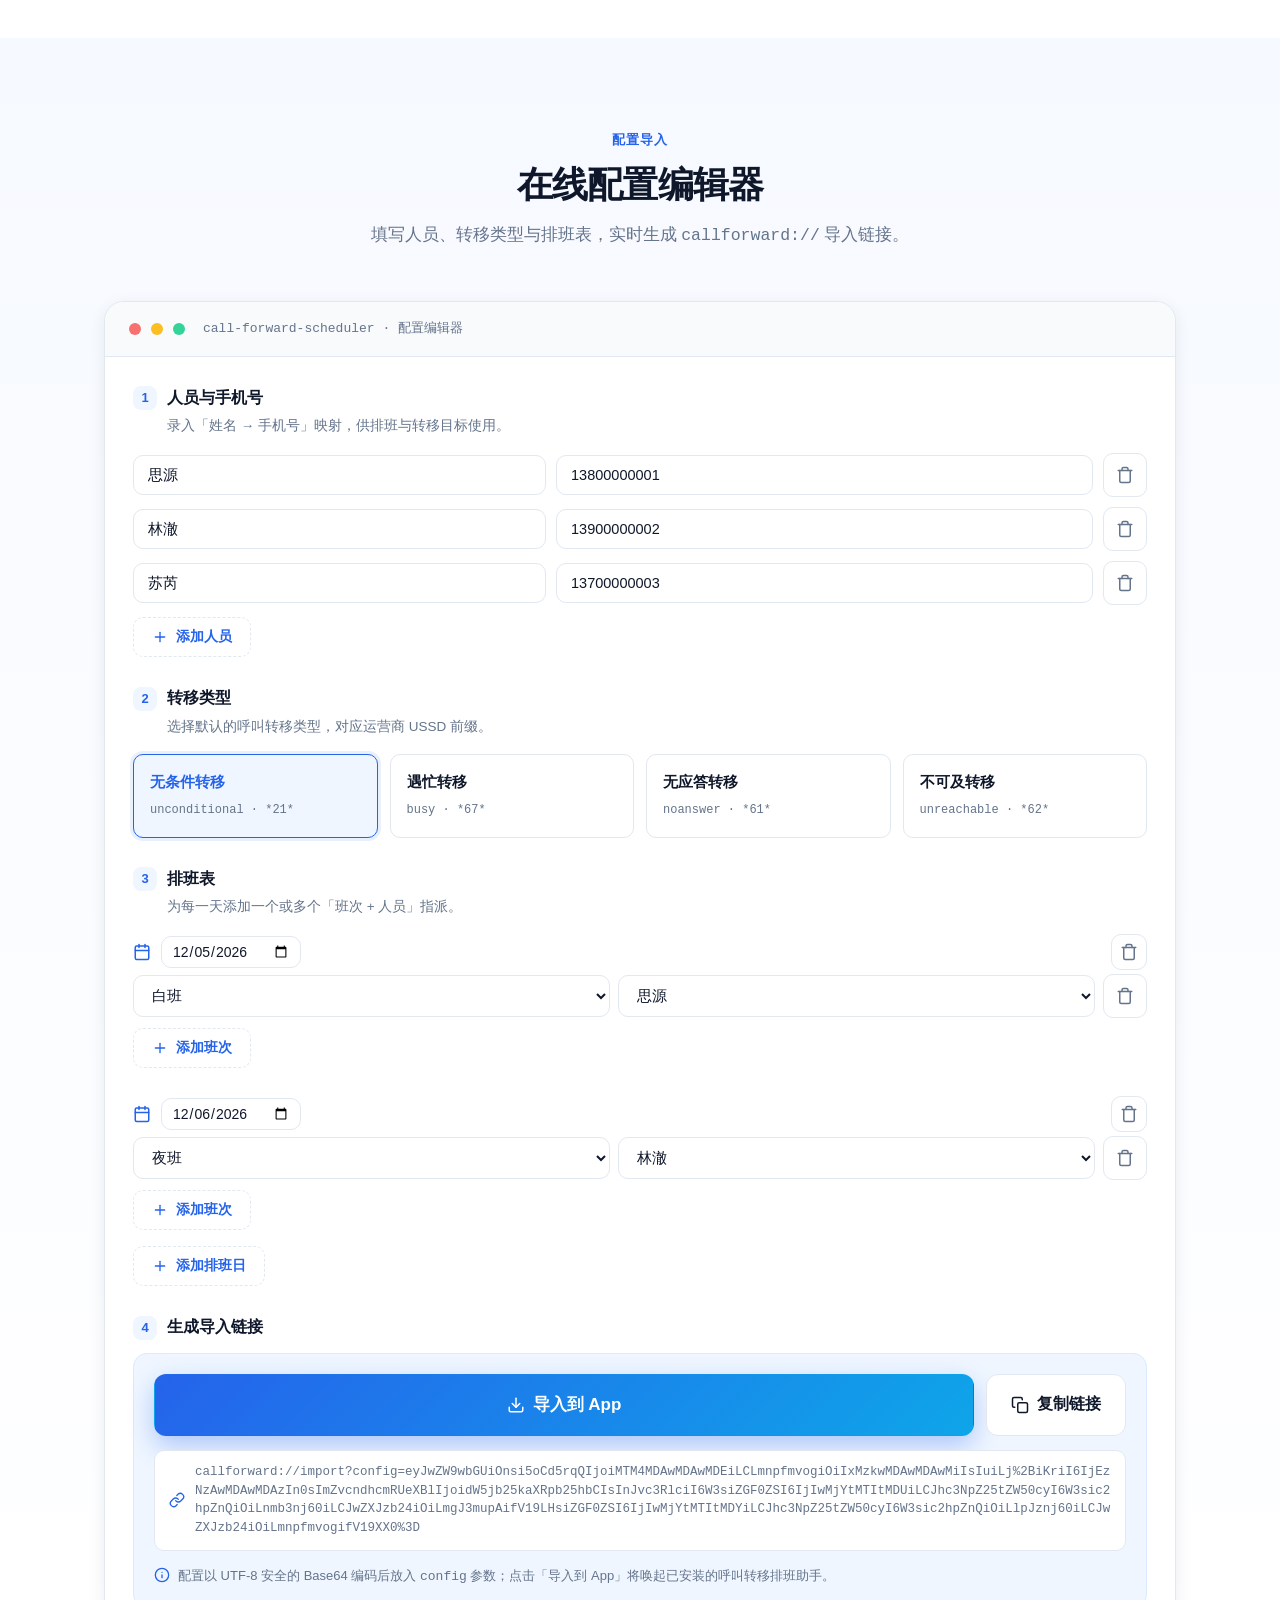
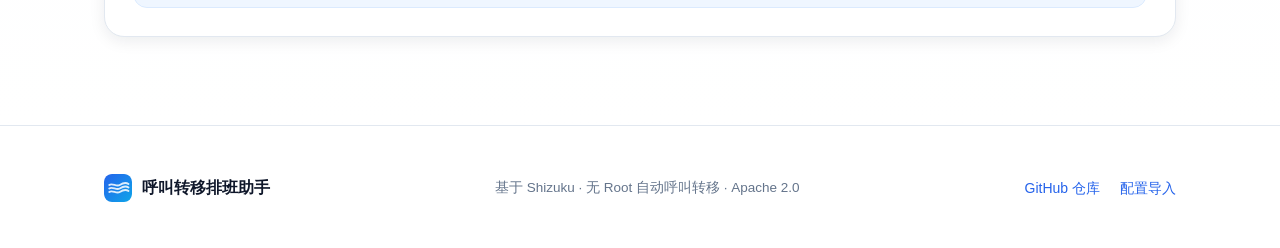
==== commit 86df28f6: "fix: 修复月视图网格布局与初始渲染时序 - 月视图日期格子按 7 个一行包进 cal-row，修复竖排长条问题 - calendar.js 加载顺序移到 editor.js 之前，修复首次渲染无数" ====
--- a/pages/index.html
+++ b/pages/index.html
@@ -192,7 +192,7 @@
       <div class="section-head">
         <span class="kicker">排班预览</span>
         <h2>排班日历</h2>
-        <p>以月视图查看每日班次与当班人员，随下方编辑器实时更新。</p>
+        <p>月视图查看每日班次与当班人员，年视图纵览全年排班分布，随下方编辑器实时更新。</p>
       </div>
 
       <div class="calendar-card">
@@ -357,7 +357,7 @@
 
   <div class="toast" id="toast" role="status"></div>
 
+  <script src="assets/js/calendar.js"></script>
   <script src="assets/js/editor.js"></script>
-  <script src="assets/js/calendar.js"></script>
 </body>
 </html>
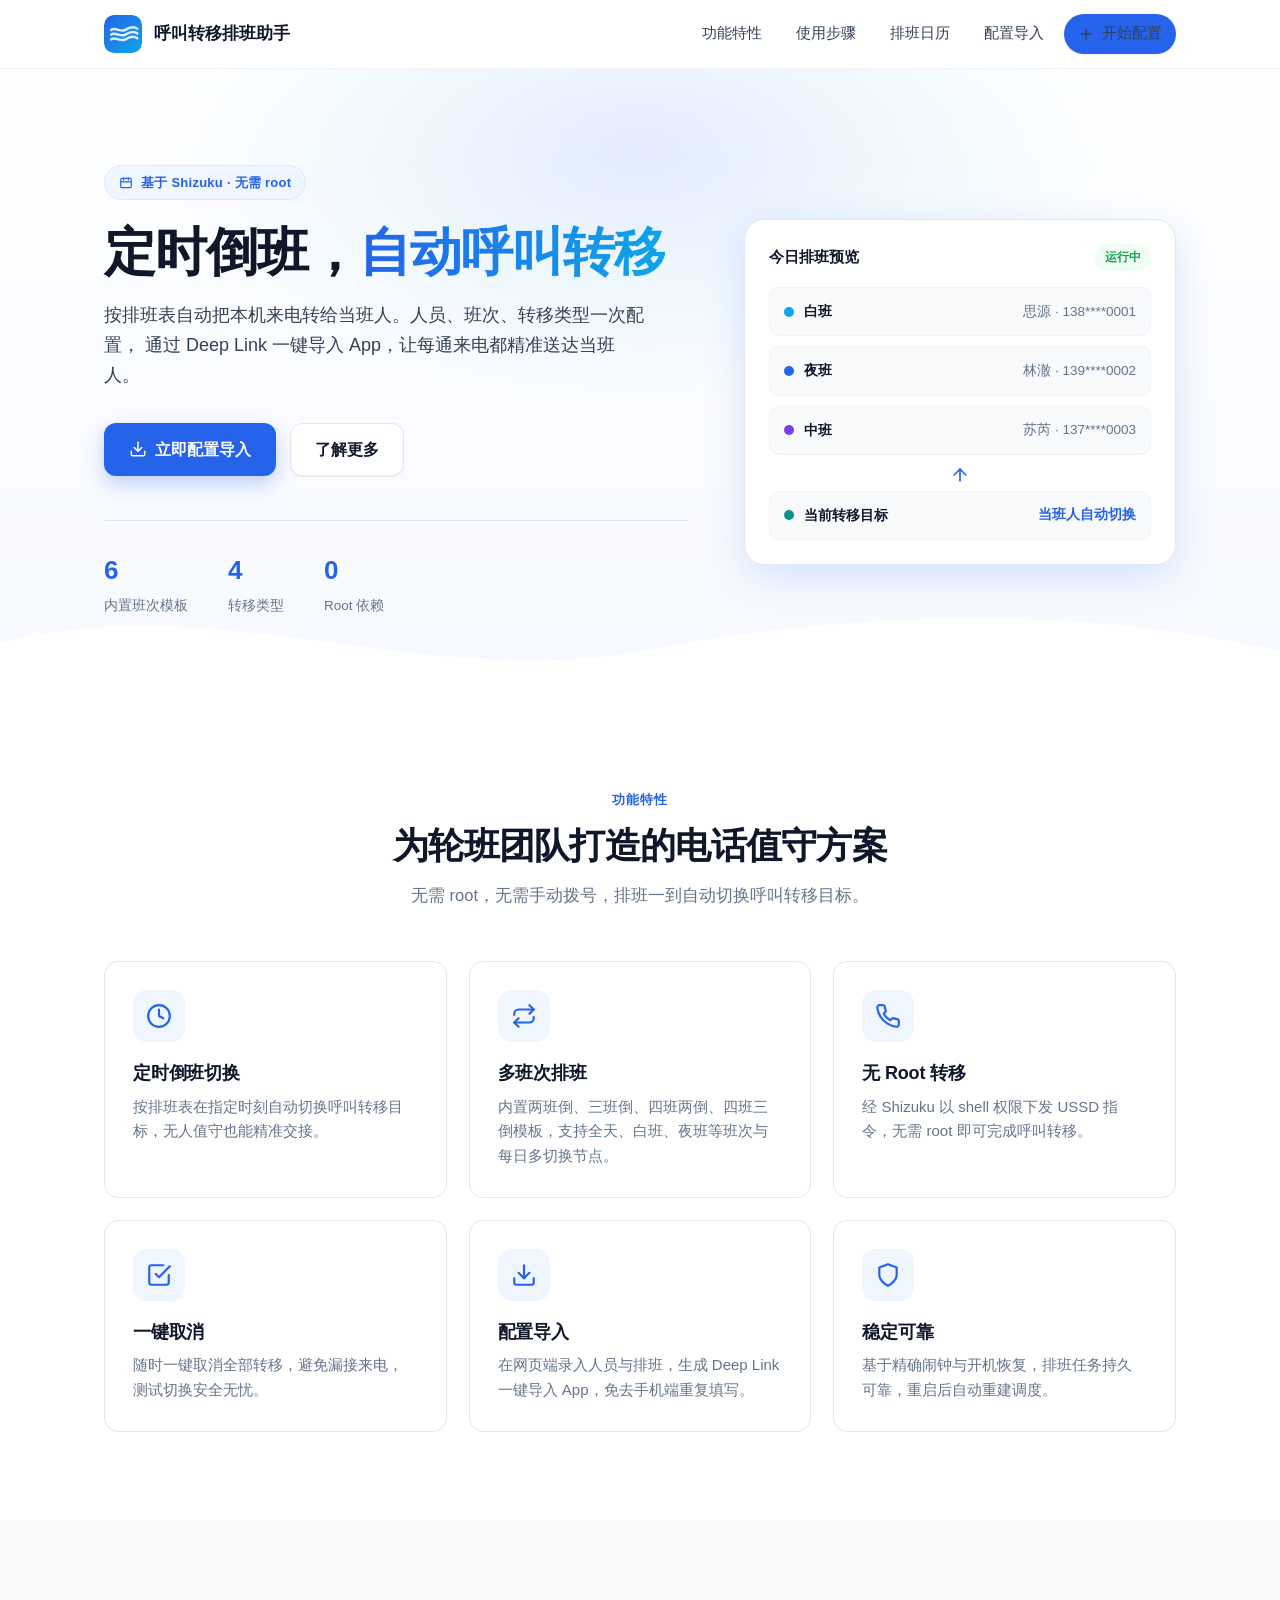
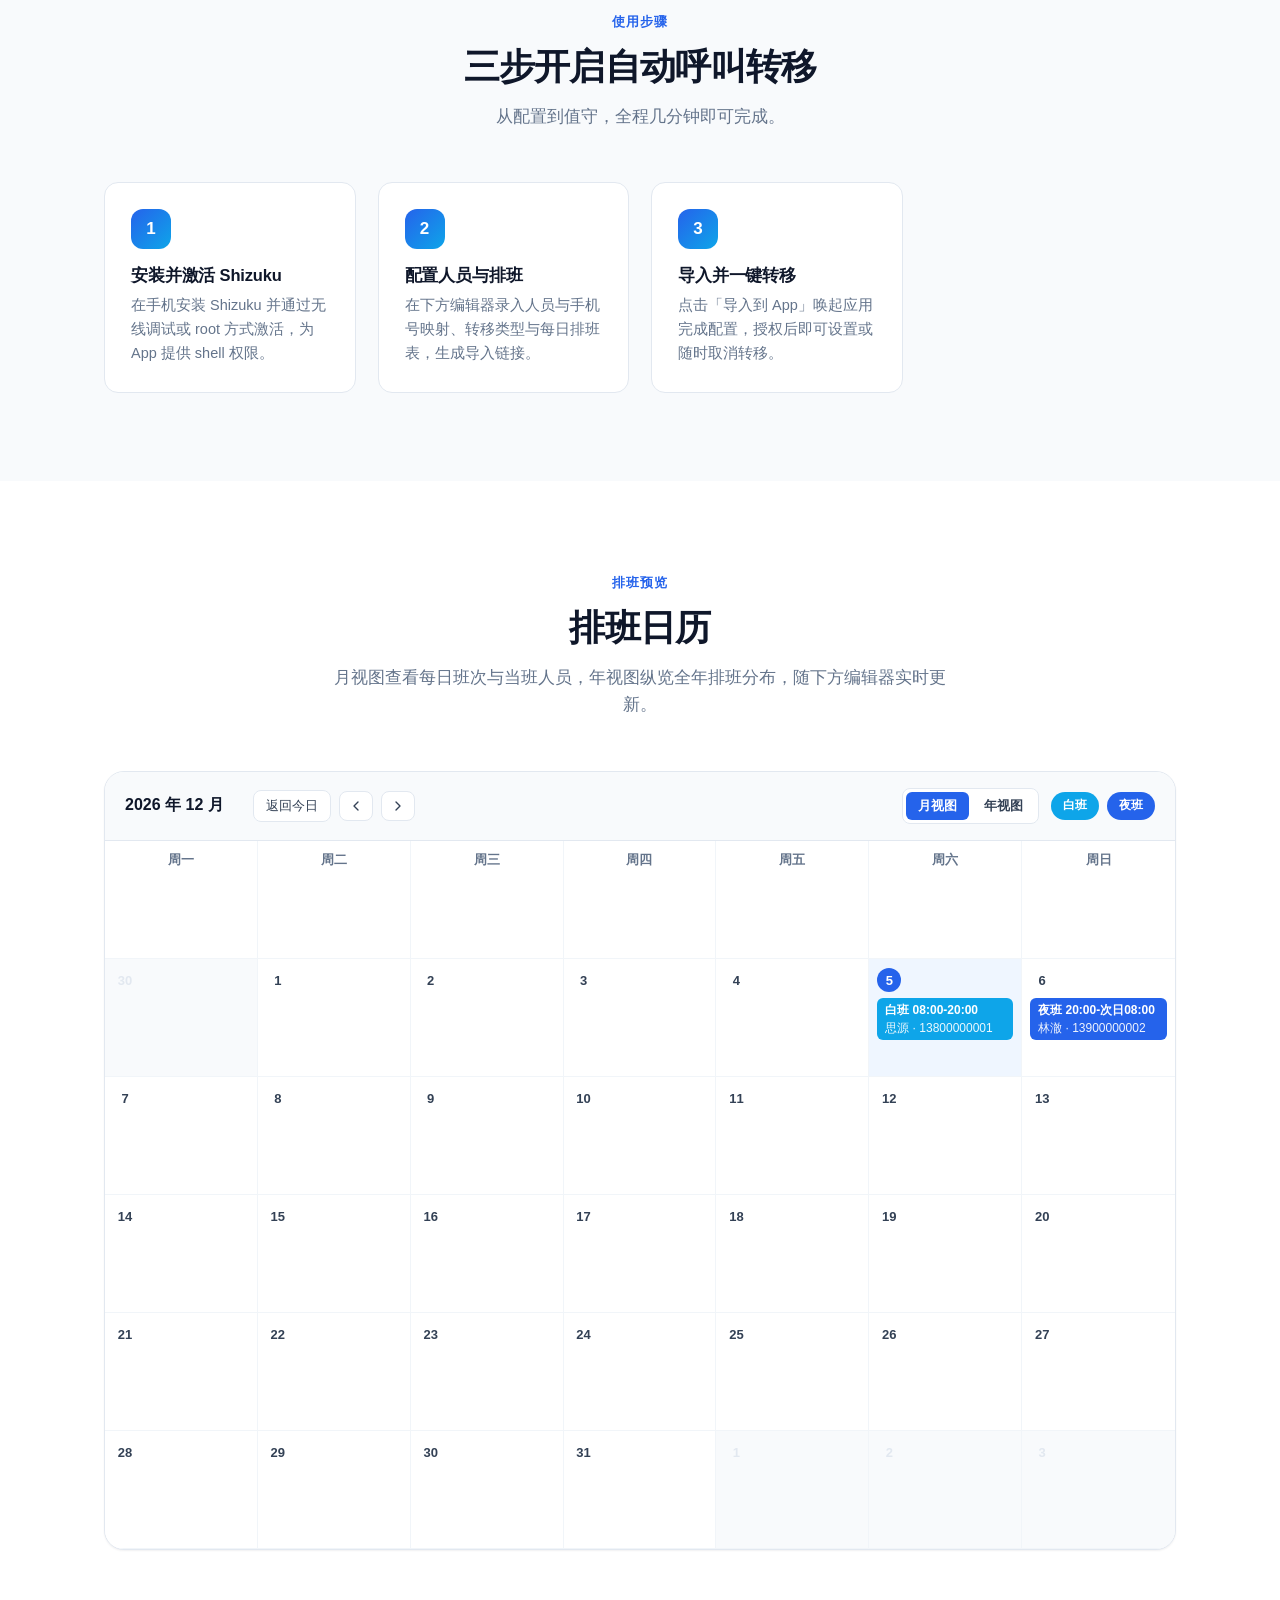
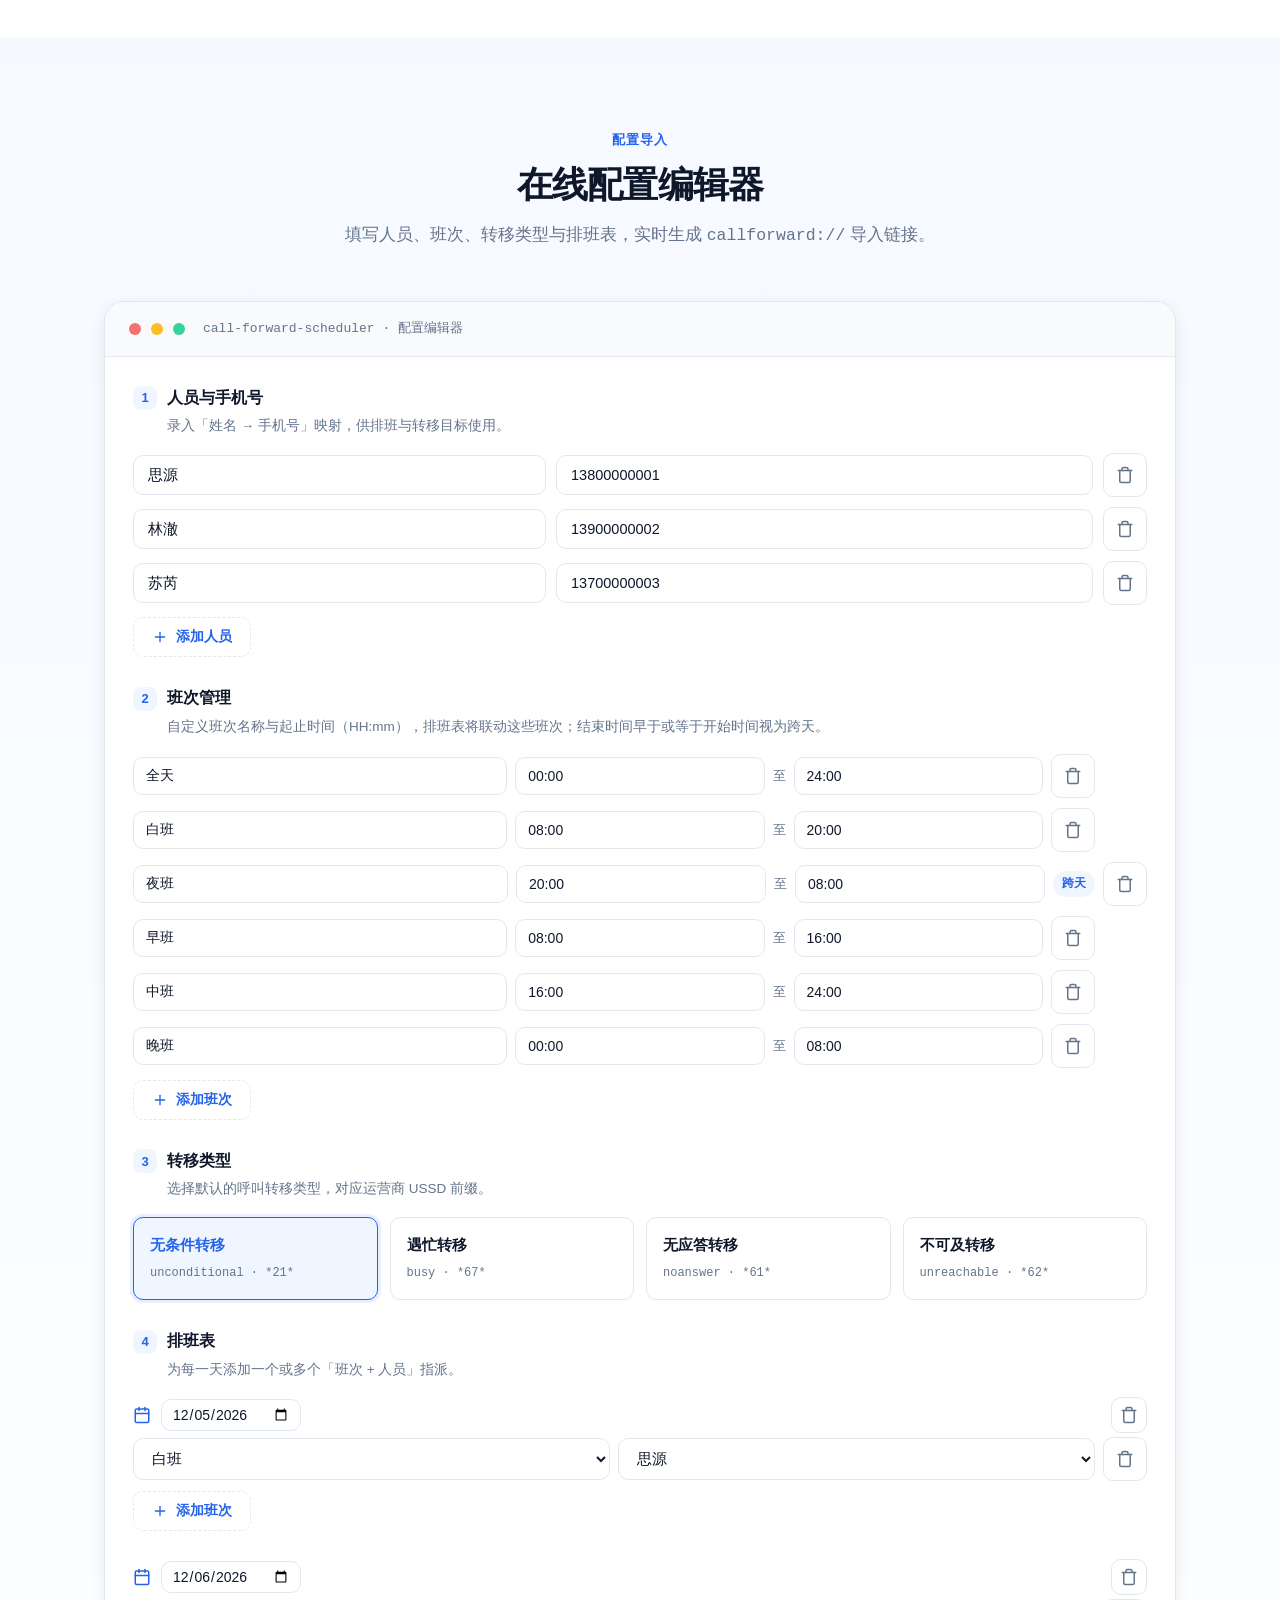
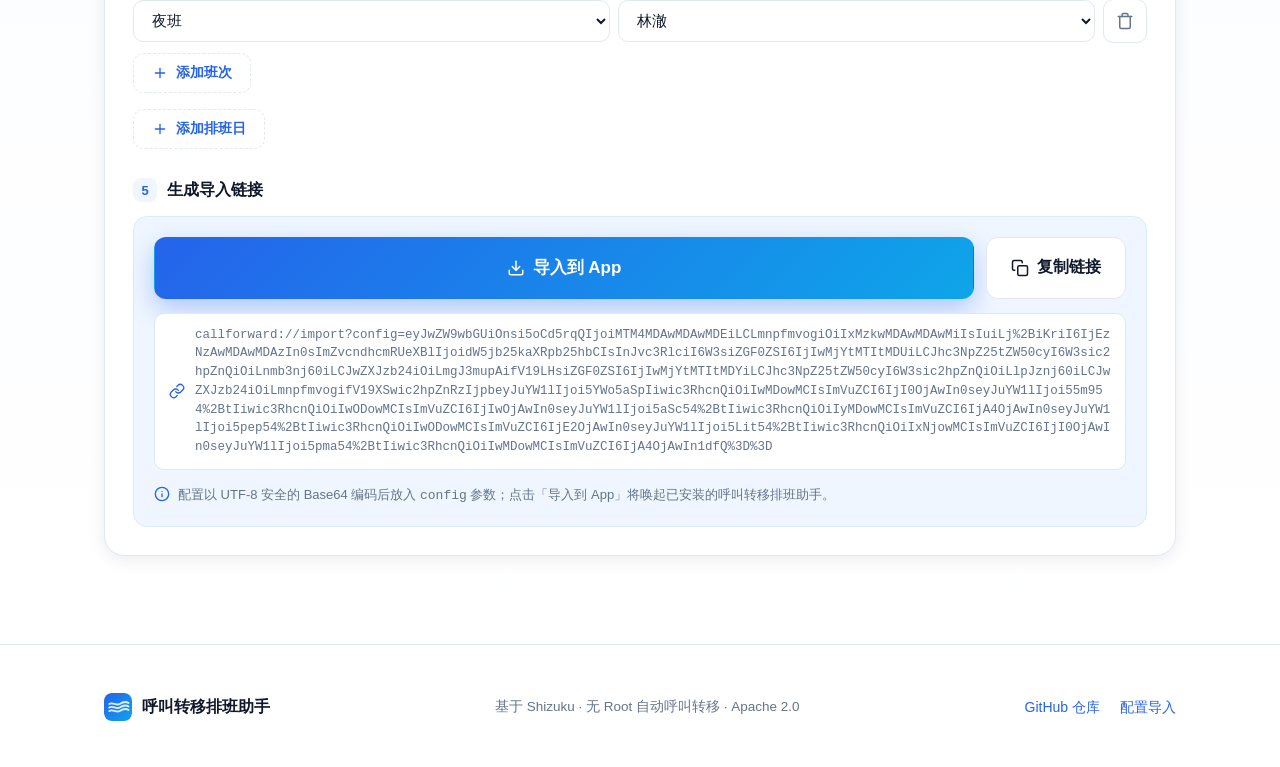
==== commit 7caee7be: "feat: 班次名称与时间自定义（App + 网页端联动） - App 班次管理升级：名称可编辑、可增删班次 - DeepLink 支持 shifts 字段（自定义班次名称+起止时间） - Roste" ====
--- a/pages/index.html
+++ b/pages/index.html
@@ -229,7 +229,7 @@
       <div class="section-head">
         <span class="kicker">配置导入</span>
         <h2>在线配置编辑器</h2>
-        <p>填写人员、转移类型与排班表，实时生成 <code>callforward://</code> 导入链接。</p>
+        <p>填写人员、班次、转移类型与排班表，实时生成 <code>callforward://</code> 导入链接。</p>
       </div>
 
       <div class="editor-card">
@@ -250,9 +250,20 @@
             </button>
           </div>
 
+          <!-- 班次管理 -->
+          <div class="field-block">
+            <div class="field-title"><span class="idx">2</span>班次管理</div>
+            <div class="field-hint">自定义班次名称与起止时间（HH:mm），排班表将联动这些班次；结束时间早于或等于开始时间视为跨天。</div>
+            <div class="shift-list" id="shiftList"></div>
+            <button class="add-btn" type="button" id="addShift" style="margin-top:12px;">
+              <svg viewBox="0 0 24 24" fill="none" stroke="currentColor" stroke-width="2" stroke-linecap="round" stroke-linejoin="round"><line x1="12" y1="5" x2="12" y2="19"/><line x1="5" y1="12" x2="19" y2="12"/></svg>
+              添加班次
+            </button>
+          </div>
+
           <!-- 转移类型 -->
           <div class="field-block">
-            <div class="field-title"><span class="idx">2</span>转移类型</div>
+            <div class="field-title"><span class="idx">3</span>转移类型</div>
             <div class="field-hint">选择默认的呼叫转移类型，对应运营商 USSD 前缀。</div>
             <div class="type-options" id="typeOptions">
               <label class="type-option">
@@ -288,7 +299,7 @@
 
           <!-- 排班表 -->
           <div class="field-block">
-            <div class="field-title"><span class="idx">3</span>排班表</div>
+            <div class="field-title"><span class="idx">4</span>排班表</div>
             <div class="field-hint">为每一天添加一个或多个「班次 + 人员」指派。</div>
             <div class="roster-list" id="rosterList"></div>
             <button class="add-btn" type="button" id="addDay" style="margin-top:16px;">
@@ -299,7 +310,7 @@
 
           <!-- 生成 -->
           <div class="field-block" style="margin-bottom:0;">
-            <div class="field-title"><span class="idx">4</span>生成导入链接</div>
+            <div class="field-title"><span class="idx">5</span>生成导入链接</div>
             <div class="generate-area">
               <div class="generate-row">
                 <a class="btn btn-import" id="importLink" href="#">
--- a/pages/assets/css/style.css
+++ b/pages/assets/css/style.css
@@ -824,6 +824,49 @@
   align-items: center;
 }
 
+/* 班次管理 */
+.shift-list {
+  display: flex;
+  flex-direction: column;
+  gap: 10px;
+}
+
+.shift-row {
+  display: grid;
+  grid-template-columns: 1.5fr 1fr auto 1fr auto 44px;
+  gap: 8px;
+  align-items: center;
+}
+
+.shift-row .shift-name,
+.shift-row .shift-time {
+  padding: 10px 12px;
+  font-size: 14px;
+}
+
+.shift-sep {
+  color: var(--muted);
+  font-size: 13px;
+  user-select: none;
+}
+
+.shift-overnight {
+  display: none;
+  align-items: center;
+  justify-content: center;
+  padding: 3px 9px;
+  border-radius: 999px;
+  background: var(--brand-soft);
+  color: var(--brand);
+  font-size: 12px;
+  font-weight: 700;
+  white-space: nowrap;
+}
+
+.shift-overnight.show {
+  display: inline-flex;
+}
+
 .roster-actions {
   display: flex;
   gap: 12px;
@@ -1031,6 +1074,41 @@
     grid-row: 1 / 2;
   }
 
+  .shift-row {
+    grid-template-columns: 1fr 1fr 44px;
+  }
+
+  .shift-row .shift-name {
+    grid-column: 1 / 3;
+    grid-row: 1;
+  }
+
+  .shift-row .shift-start {
+    grid-column: 1 / 2;
+    grid-row: 2;
+  }
+
+  .shift-row .shift-end {
+    grid-column: 2 / 3;
+    grid-row: 2;
+  }
+
+  .shift-row .shift-sep {
+    display: none;
+  }
+
+  .shift-row .shift-overnight {
+    grid-column: 1 / 3;
+    grid-row: 3;
+    justify-self: start;
+  }
+
+  .shift-row .icon-btn {
+    grid-column: 3 / 4;
+    grid-row: 1 / 3;
+    align-self: center;
+  }
+
   .roster-table thead {
     display: none;
   }
